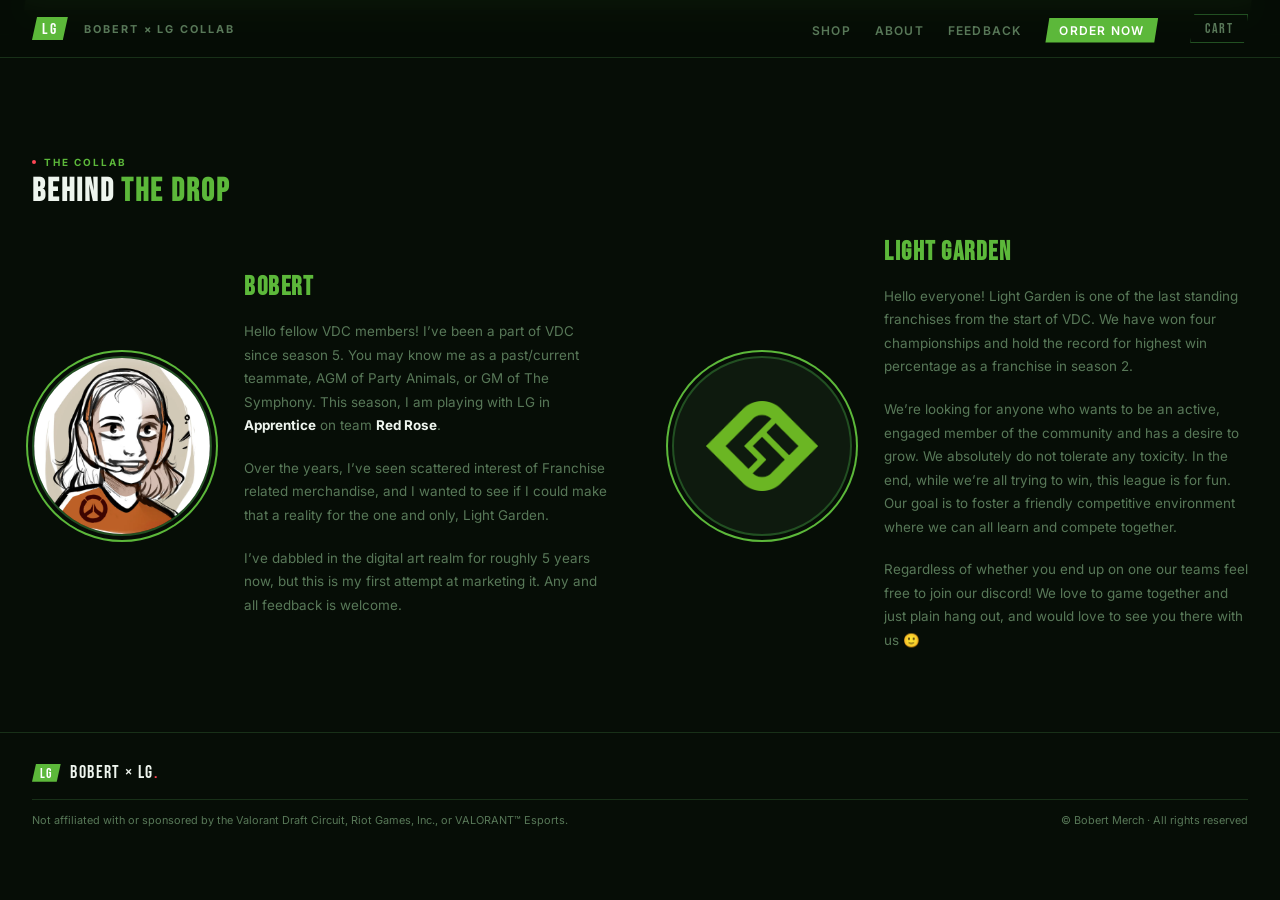
==== about.html @ 5e10e09d "Fix accessibility, motion, and copy issues from code review - Cart mutations now announce to screen " ====
<!DOCTYPE html>
<html lang="en">
<head>
  <meta charset="UTF-8" />
  <meta name="viewport" content="width=device-width, initial-scale=1.0" />
  <title>Bobert × LG — About</title>
  <meta name="description" content="Meet Bobert and Light Garden — the story behind the Bobert × Light Garden VDC merch collab.">
  <meta property="og:title" content="Bobert × LG — About">
  <meta property="og:description" content="Meet Bobert and Light Garden — the story behind the merch collab.">
  <meta property="og:image" content="https://bobert-merch.github.io/assets/LG_LOGO.png">
  <meta property="og:type" content="website">
  <meta property="og:url" content="https://bobert-merch.github.io/about.html">
  <link rel="icon" href="./assets/LG_LOGO.png" type="image/png">
  <link rel="preconnect" href="https://fonts.googleapis.com">
  <link rel="preconnect" href="https://fonts.gstatic.com" crossorigin>
  <link href="https://fonts.googleapis.com/css2?family=Bebas+Neue&family=Inter:wght@400;500;600;700&display=swap" rel="stylesheet" />
  <link rel="stylesheet" href="./styles.css">
</head>
<body class="page-about">

<!-- NAV — kept in sync by hand across index.html/feedback.html/about.html;
     same for the cart drawer below. Deliberately not JS-injected so each
     page stays fully self-describing when read on its own. -->
<nav>
  <a class="nav-left" href="./index.html" aria-label="Bobert × LG home">
    <span class="lg-pill">LG</span>
    <span class="nav-subtitle">Bobert × LG Collab</span>
  </a>
  <div class="nav-right-group">
    <ul class="nav-links">
      <li><a href="./index.html#shop">Shop</a></li>
      <li><a href="./about.html">About</a></li>
      <li><a href="./feedback.html">Feedback</a></li>
      <li><a href="./index.html#order" class="nav-cta">Order Now</a></li>
    </ul>
    <div class="nav-right">
      <button class="cart-btn" id="cart-toggle" aria-label="Open cart" aria-expanded="false">
        CART <span class="cart-count" id="cart-count">0</span>
      </button>
      <button class="hamburger" id="hamburger-btn" aria-label="Open navigation" aria-expanded="false">MENU</button>
    </div>
  </div>
</nav>

<!-- MOBILE NAV -->
<div class="mobile-nav" id="mobile-nav" aria-label="Mobile navigation">
  <a href="./index.html#shop">Shop</a>
  <a href="./about.html">About</a>
  <a href="./feedback.html">Feedback</a>
  <a href="./index.html#order" class="mobile-nav-cta">Order Now</a>
</div>

<main>

<!-- ABOUT -->
<section id="about">
  <div class="section-label"><span class="dot"></span> The Collab</div>
  <h1 class="section-title">BEHIND <span>THE DROP</span></h1>

  <div class="about-grid">

    <div class="about-col">
      <div class="about-photo">
        <img src="./assets/disc_pfp.webp" alt="Bobert" loading="lazy" />
      </div>
      <div class="about-body">
        <h3><span>Bobert</span></h3>
        <p>
          Hello fellow VDC members! I’ve been a part of VDC since season 5. You may
          know me as a past/current teammate, AGM of Party Animals, or GM of The Symphony. This season,
          I am playing with LG in <strong>Apprentice</strong> on team <strong>Red Rose</strong>.
        </p>
        <p>
          Over the years, I’ve seen scattered interest of Franchise related merchandise, and I wanted
          to see if I could make that a reality for the one and only, Light Garden.
        </p>
        <p>
          I’ve dabbled in the digital art realm for roughly 5 years now, but this is my first attempt
          at marketing it. Any and all feedback is welcome.
        </p>
      </div>
    </div>

    <div class="about-col about-col--lg">
      <div class="about-photo">
        <img src="./assets/LG_LOGO.png" alt="Light Garden" loading="lazy" />
      </div>
      <div class="about-body">
        <h3><span>Light Garden</span></h3>
        <p>
          Hello everyone! Light Garden is one of the last standing franchises from the start of VDC.
          We have won four championships and hold the record for highest win percentage as a franchise in season 2.
        </p>
        <p>
         We’re looking for anyone who wants to be an active, engaged member of the community and has a desire to grow.
          We absolutely do not tolerate any toxicity. In the end, while we’re all trying to win, this league is for fun.
           Our goal is to foster a friendly competitive environment where we can all learn and compete together.
          </p>
           <p>
           Regardless of whether you end up on one our teams feel free to join our discord! We love to game together and
           just plain hang out, and would love to see you there with us 🙂
        </p>
      </div>
    </div>

  </div>
</section>

</main>


<!-- Announces cart changes to screen readers (added/removed/qty updates —
     see announceCart() in site.js). There's no visible cart button click to
     anchor these to anymore now that the banner add-on can add itself when
     a swatch is clicked, so this is the only signal assistive tech gets. -->
<div id="cart-status" class="sr-only" aria-live="polite" aria-atomic="true"></div>

<!-- CART OVERLAY + DRAWER -->
<div class="cart-overlay" id="cart-overlay"></div>
<aside class="cart-drawer" id="cart-drawer" aria-label="Shopping cart" inert>
  <div class="cart-drawer-header">
    <span class="cart-drawer-title">YOUR CART</span>
    <button class="cart-close-btn" id="cart-close" aria-label="Close cart">✕</button>
  </div>
  <div class="cart-items" id="cart-items">
    <div class="cart-empty">
      <div class="cart-empty-icon" aria-hidden="true">🛒</div>
      <span>Your cart is empty</span>
    </div>
  </div>
  <div class="cart-footer">
    <div class="cart-subtotal">
      <span class="cart-subtotal-label">Subtotal</span>
      <span class="cart-subtotal-amount" id="cart-subtotal-amount">$0</span>
    </div>
    <button class="btn-checkout" id="btn-checkout" disabled>Checkout via Shopify</button>
    <p class="cart-checkout-note">Your cart is saved while you browse — checkout is handled securely by Shopify.</p>
  </div>
</aside>

<!-- FOOTER -->
<footer>
  <div class="footer-inner">
    <div class="footer-brand">
      <span class="footer-pill">LG</span>
      <span class="footer-wordmark">BOBERT × LG<span>.</span></span>
    </div>
  </div>
  <div class="footer-inner">
    <div class="footer-legal">
      <span>Not affiliated with or sponsored by the Valorant Draft Circuit, Riot Games, Inc., or VALORANT™ Esports.</span>
      <span>© Bobert Merch · All rights reserved</span>
    </div>
  </div>
</footer>

<script src="./site.js"></script>
</body>
</html>
---- styles.css ----
/* ══════════════════════════════════════════════════════════════
   All CSS for the site lives in this one file, loaded by all three
   pages (index.html, feedback.html, about.html). Kept as a single
   file on purpose — see CLAUDE.md's "File organization" section for
   why — rather than split per-page: one cascade context means no
   load-order rules to remember (a prior split caused a real bug:
   reduced-motion for .concept-card was silently cancelled because a
   later-loading page file re-declared its transition).

   PAGE SCOPING: index.html and feedback.html both have a `.hero`
   section with different padding/background/sizing. Since this file
   is shared, those page-specific hero rules are scoped under a body
   class (.page-shop / .page-feedback / .page-about, set on each
   page's <body>) instead of relying on file-load order. If you add
   a new selector that needs different values per page, scope it the
   same way rather than declaring the bare selector twice.
   ══════════════════════════════════════════════════════════════ */

/* ── RESET ── */
*, *::before, *::after { box-sizing: border-box; margin: 0; padding: 0; }

/* Visually hidden but still reachable by screen readers — used for the
   aria-live cart-status region (see #cart-status in each page + site.js). */
.sr-only {
  position: absolute;
  width: 1px;
  height: 1px;
  padding: 0;
  margin: -1px;
  overflow: hidden;
  clip: rect(0, 0, 0, 0);
  white-space: nowrap;
  border: 0;
}

/* ── VARIABLES ── */
:root {
  --bg:            #060D06;
  --bg-mid:        #0A130A;
  --surface:       #0E1A0E;
  --border:        #183018;
  --border-bright: #225022;
  --lg-green:      #5CB83A;
  --lg-green-dk:   #3F8A26;
  --val-red:       #FF4655;
  --text:          #EEF5EE;
  --muted:         #587858;
  --font-display:  'Bebas Neue', sans-serif;
  --font-body:     'Inter', sans-serif;
}

/* touch-action: manipulation disables the double-tap-to-zoom gesture (which
   makes tapping buttons/links feel laggy/miss-prone on mobile, since the
   browser waits to see if a second tap is coming) while still allowing
   normal scrolling and pinch-zoom — unlike user-scalable=no on the viewport
   meta tag, this doesn't remove zoom as an accessibility affordance. */
html { scroll-behavior: smooth; touch-action: manipulation; }

body {
  background: var(--bg);
  color: var(--text);
  font-family: var(--font-body);
  min-height: 100vh;
  overflow-x: hidden;
}

/* ── NAV ── */
nav {
  position: sticky;
  top: 0;
  z-index: 100;
  display: flex;
  align-items: center;
  justify-content: space-between;
  padding: 0 2rem;
  height: 58px;
  background: rgba(6,13,6,0.95);
  backdrop-filter: blur(12px);
  border-bottom: 1px solid var(--border);
}

.nav-left { display: flex; align-items: center; gap: 1rem; text-decoration: none; color: inherit; }

/* Groups nav-links with the cart/hamburger cluster so they sit flush against
   the right edge as one unit, instead of nav-links landing in the visual
   middle of the bar (the third child of a 3-way space-between). */
.nav-right-group { display: flex; align-items: center; gap: 2rem; }

.lg-pill {
  background: var(--lg-green);
  color: #fff;
  font-family: var(--font-display);
  font-size: 1rem;
  letter-spacing: 0.12em;
  padding: 3px 10px 1px;
  clip-path: polygon(5px 0%, 100% 0%, calc(100% - 5px) 100%, 0% 100%);
}

.nav-subtitle {
  font-size: 0.68rem;
  font-weight: 700;
  letter-spacing: 0.18em;
  text-transform: uppercase;
  color: var(--muted);
}

.nav-links { display: flex; gap: 1.5rem; list-style: none; }

.nav-links a {
  color: var(--muted);
  text-decoration: none;
  font-size: 0.75rem;
  font-weight: 600;
  letter-spacing: 0.1em;
  text-transform: uppercase;
  transition: color 0.2s;
}

.nav-links a:hover { color: var(--text); }

.nav-cta {
  background: var(--lg-green) !important;
  color: #fff !important;
  padding: 5px 14px;
  clip-path: polygon(4px 0%, 100% 0%, calc(100% - 4px) 100%, 0% 100%);
}

.nav-cta:hover { background: var(--lg-green-dk) !important; color: #fff !important; }

/* ── DIVIDER ── */
.divider {
  display: flex;
  align-items: center;
  gap: 1rem;
  padding: 0 2rem;
  max-width: 1280px;
  margin: 1.5rem auto;
}

.divider-line { flex: 1; height: 1px; background: var(--border); }
.divider-diamond { width: 8px; height: 8px; background: var(--lg-green); transform: rotate(45deg); opacity: 0.6; }

/* ── SHARED ANIMATIONS ── */
@keyframes pulse {
  0%, 100% { opacity: 1; transform: scale(1); }
  50%       { opacity: 0.4; transform: scale(0.7); }
}

/* ── HAMBURGER + MOBILE NAV ── */
.nav-right {
  display: flex;
  align-items: center;
  gap: 0.5rem;
}

.hamburger {
  display: none;
  background: transparent;
  border: 1px solid var(--border-bright);
  color: var(--muted);
  cursor: pointer;
  padding: 5px 12px;
  font-family: var(--font-display);
  font-size: 0.9rem;
  letter-spacing: 0.12em;
  clip-path: polygon(4px 0%, 100% 0%, calc(100% - 4px) 100%, 0% 100%);
  transition: border-color 0.2s, color 0.2s;
}

.hamburger:hover { border-color: var(--lg-green); color: var(--lg-green); }

.mobile-nav {
  position: fixed;
  top: 58px;
  left: 0; right: 0;
  background: rgba(6,13,6,0.98);
  backdrop-filter: blur(12px);
  border-bottom: 1px solid var(--border);
  z-index: 99;
  display: flex;
  flex-direction: column;
  padding: 0.5rem 1.5rem 1.5rem;
  transform: translateY(-110%);
  transition: transform 0.3s cubic-bezier(0.4,0,0.2,1);
  pointer-events: none;
}

.mobile-nav.open {
  transform: translateY(0);
  pointer-events: auto;
}

.mobile-nav a {
  color: var(--muted);
  text-decoration: none;
  font-size: 0.76rem;
  font-weight: 600;
  letter-spacing: 0.14em;
  text-transform: uppercase;
  padding: 1rem 0;
  border-bottom: 1px solid var(--border);
  display: block;
  transition: color 0.2s;
}

.mobile-nav a:hover { color: var(--text); }

.mobile-nav .mobile-nav-cta {
  margin-top: 0.75rem;
  background: var(--lg-green);
  color: #fff !important;
  text-align: center;
  padding: 0.75rem 1rem;
  clip-path: polygon(6px 0%, 100% 0%, calc(100% - 6px) 100%, 0% 100%);
  border-bottom: none !important;
}

.mobile-nav .mobile-nav-cta:hover { background: var(--lg-green-dk) !important; }

/* ── HERO SHARED (index.html + feedback.html — page-specific background
   effects and sizing are scoped under .page-shop / .page-feedback below) ── */
.hero-eyebrow {
  display: inline-flex;
  align-items: center;
  gap: 0.6rem;
  font-size: 0.68rem;
  font-weight: 700;
  letter-spacing: 0.22em;
  text-transform: uppercase;
  color: var(--lg-green);
}

.hero-eyebrow .dot {
  width: 5px; height: 5px;
  border-radius: 50%;
  background: var(--val-red);
  animation: pulse 1.8s ease-in-out infinite;
}

.hero-actions {
  display: flex;
  gap: 1rem;
  align-items: center;
  flex-wrap: wrap;
  justify-content: center;
}

.line-green { color: var(--lg-green); }
.line-red   { color: var(--val-red); }

.btn-primary {
  display: inline-block;
  background: var(--lg-green);
  color: #fff;
  font-family: var(--font-display);
  font-size: 1.1rem;
  letter-spacing: 0.12em;
  padding: 13px 36px 11px;
  text-decoration: none;
  clip-path: polygon(8px 0%, 100% 0%, calc(100% - 8px) 100%, 0% 100%);
  transition: background 0.2s, transform 0.15s;
}

.btn-primary:hover { background: var(--lg-green-dk); transform: translateY(-2px); }

.btn-ghost {
  display: inline-block;
  background: transparent;
  border: 1px solid var(--border-bright);
  color: var(--muted);
  font-family: var(--font-display);
  font-size: 1.1rem;
  letter-spacing: 0.12em;
  padding: 13px 28px 11px;
  text-decoration: none;
  clip-path: polygon(8px 0%, 100% 0%, calc(100% - 8px) 100%, 0% 100%);
  transition: border-color 0.2s, color 0.2s;
}

.btn-ghost:hover { border-color: var(--lg-green); color: var(--lg-green); }

/* ── CART (shared — the cart drawer is reachable from every page, and the
   cart badge/data stay in sync across all of them via localStorage) ── */
.cart-btn {
  background: transparent;
  border: 1px solid var(--border-bright);
  color: var(--muted);
  cursor: pointer;
  display: flex;
  align-items: center;
  gap: 0.45rem;
  padding: 5px 14px;
  font-family: var(--font-display);
  font-size: 0.9rem;
  letter-spacing: 0.1em;
  clip-path: polygon(4px 0%, 100% 0%, calc(100% - 4px) 100%, 0% 100%);
  transition: border-color 0.2s, color 0.2s;
}
.cart-btn:hover { border-color: var(--lg-green); color: var(--lg-green); }

.cart-count {
  background: var(--lg-green);
  color: #fff;
  font-family: var(--font-body);
  font-size: 0.6rem;
  font-weight: 700;
  width: 16px;
  height: 16px;
  border-radius: 50%;
  display: none;
  align-items: center;
  justify-content: center;
  line-height: 1;
}
.cart-count.visible { display: flex; }

.cart-overlay {
  position: fixed;
  inset: 0;
  background: rgba(0,0,0,0.55);
  z-index: 199;
  opacity: 0;
  pointer-events: none;
  transition: opacity 0.25s;
}
.cart-overlay.open { opacity: 1; pointer-events: auto; }

.cart-drawer {
  position: fixed;
  top: 0; right: 0;
  width: 380px;
  max-width: 100vw;
  height: 100vh;
  background: var(--bg-mid);
  border-left: 1px solid var(--border);
  z-index: 200;
  display: flex;
  flex-direction: column;
  transform: translateX(100%);
  transition: transform 0.3s cubic-bezier(0.4,0,0.2,1);
}
.cart-drawer.open { transform: translateX(0); }

.cart-drawer-header {
  display: flex;
  align-items: center;
  justify-content: space-between;
  padding: 1.2rem 1.4rem;
  border-bottom: 1px solid var(--border);
  flex-shrink: 0;
}
.cart-drawer-title {
  font-family: var(--font-display);
  font-size: 1.2rem;
  letter-spacing: 0.1em;
}
.cart-close-btn {
  background: transparent;
  border: none;
  color: var(--muted);
  font-size: 1.2rem;
  cursor: pointer;
  padding: 4px;
  line-height: 1;
  transition: color 0.2s;
}
.cart-close-btn:hover { color: var(--text); }

.cart-items {
  flex: 1;
  overflow-y: auto;
  padding: 1rem 1.4rem;
  display: flex;
  flex-direction: column;
  gap: 1rem;
}

.cart-empty {
  display: flex;
  flex-direction: column;
  align-items: center;
  justify-content: center;
  height: 100%;
  gap: 0.6rem;
  color: var(--muted);
  font-size: 0.78rem;
  letter-spacing: 0.06em;
  text-transform: uppercase;
}
.cart-empty-icon { font-size: 2rem; opacity: 0.2; }

.cart-item {
  background: var(--surface);
  border: 1px solid var(--border);
  padding: 0.9rem 1rem;
  display: flex;
  gap: 0.8rem;
  align-items: flex-start;
}
.cart-item-info { flex: 1; min-width: 0; }
.cart-item-name {
  font-family: var(--font-display);
  font-size: 1rem;
  letter-spacing: 0.04em;
  margin-bottom: 2px;
  white-space: nowrap;
  overflow: hidden;
  text-overflow: ellipsis;
}
.cart-item-variant {
  font-size: 0.65rem;
  color: var(--lg-green);
  font-weight: 700;
  letter-spacing: 0.12em;
  text-transform: uppercase;
  margin-bottom: 0.55rem;
}
.cart-item-controls { display: flex; align-items: center; gap: 0.5rem; }
.qty-btn {
  background: var(--bg);
  border: 1px solid var(--border-bright);
  color: var(--text);
  width: 24px; height: 24px;
  display: flex;
  align-items: center;
  justify-content: center;
  cursor: pointer;
  font-size: 1rem;
  line-height: 1;
  transition: border-color 0.15s;
  padding: 0;
}
.qty-btn:hover { border-color: var(--lg-green); color: var(--lg-green); }
.cart-item-qty {
  font-family: var(--font-display);
  font-size: 1rem;
  min-width: 1.2rem;
  text-align: center;
}

/* Replaces .cart-item-controls for the free banner add-on's cart line —
   fixed at qty 1, so there's a label instead of +/- buttons. */
.cart-item-qty-fixed {
  display: block;
  font-size: 0.65rem;
  font-weight: 700;
  letter-spacing: 0.08em;
  text-transform: uppercase;
  color: var(--muted);
}
.cart-item-right {
  display: flex;
  flex-direction: column;
  align-items: flex-end;
  gap: 0.5rem;
  flex-shrink: 0;
}
.cart-item-price { font-family: var(--font-display); font-size: 1.1rem; }
.cart-item-remove {
  background: transparent;
  border: none;
  color: var(--muted);
  font-size: 0.65rem;
  font-weight: 700;
  letter-spacing: 0.1em;
  text-transform: uppercase;
  cursor: pointer;
  padding: 0;
  transition: color 0.15s;
}
.cart-item-remove:hover { color: var(--val-red); }

.cart-footer {
  border-top: 1px solid var(--border);
  padding: 1.2rem 1.4rem;
  flex-shrink: 0;
  display: flex;
  flex-direction: column;
  gap: 1rem;
}
.cart-subtotal {
  display: flex;
  justify-content: space-between;
  align-items: baseline;
}
.cart-subtotal-label {
  font-size: 0.68rem;
  font-weight: 700;
  letter-spacing: 0.16em;
  text-transform: uppercase;
  color: var(--muted);
}
.cart-subtotal-amount { font-family: var(--font-display); font-size: 1.6rem; }
.btn-checkout {
  width: 100%;
  background: var(--lg-green);
  color: #fff;
  border: none;
  font-family: var(--font-display);
  font-size: 1.05rem;
  letter-spacing: 0.12em;
  padding: 13px 20px 11px;
  cursor: pointer;
  clip-path: polygon(6px 0%, 100% 0%, calc(100% - 6px) 100%, 0% 100%);
  transition: background 0.2s;
}
.btn-checkout:hover { background: var(--lg-green-dk); }
.btn-checkout:disabled { opacity: 0.35; cursor: not-allowed; }
.cart-checkout-note {
  font-size: 0.65rem;
  color: var(--muted);
  text-align: center;
  line-height: 1.55;
}

@keyframes cart-pulse {
  0%   { border-color: var(--border-bright); color: var(--muted); box-shadow: none; }
  35%  { border-color: var(--lg-green); color: var(--lg-green); box-shadow: 0 0 10px rgba(92,184,58,0.35); }
  100% { border-color: var(--border-bright); color: var(--muted); box-shadow: none; }
}

.cart-btn.pulse { animation: cart-pulse 0.85s ease-out forwards; }

/* ── FORM WRAPPER ── */
.form-wrapper {
  background: var(--surface);
  border: 1px solid var(--border);
  position: relative;
  overflow: hidden;
}

.form-wrapper::before {
  content: '';
  position: absolute;
  top: 0; left: 0; right: 0;
  height: 3px;
  background: var(--lg-green);
}

.form-header {
  padding: 1.1rem 1.4rem 0.8rem;
  border-bottom: 1px solid var(--border);
  display: flex;
  align-items: center;
  justify-content: space-between;
}

.form-header-title {
  font-family: var(--font-display);
  font-size: 1rem;
  letter-spacing: 0.1em;
  color: var(--text);
}

.form-header-badge {
  font-size: 0.62rem;
  font-weight: 700;
  letter-spacing: 0.12em;
  text-transform: uppercase;
  color: var(--lg-green);
  background: rgba(92,184,58,0.1);
  border: 1px solid rgba(92,184,58,0.25);
  padding: 3px 8px;
  border-radius: 2px;
}

.form-note {
  padding: 0.8rem 1.4rem;
  border-top: 1px solid var(--border);
  font-size: 0.7rem;
  color: var(--muted);
  line-height: 1.5;
}

/* ── SECTION LABEL/TITLE (feedback.html + about.html) ── */
.section-label {
  display: inline-flex;
  align-items: center;
  gap: 0.5rem;
  font-size: 0.62rem;
  font-weight: 700;
  letter-spacing: 0.2em;
  text-transform: uppercase;
  color: var(--lg-green);
  margin-bottom: 0.5rem;
}

.section-label .dot {
  width: 4px; height: 4px;
  border-radius: 50%;
  background: var(--val-red);
}

.section-title {
  font-family: var(--font-display);
  font-size: 2rem;
  letter-spacing: 0.06em;
  line-height: 1;
  margin-bottom: 0.5rem;
}

.section-title span { color: var(--lg-green); }

/* ── FOOTER ──
   Base block below covers feedback.html/about.html as-is. index.html's
   footer has more content (a tagline, an extra footer-links entry) and
   different spacing — rather than a second full footer definition, the
   .footer--shop class (on index.html's <footer>) overrides just the
   differences. See index.html for the markup. */
footer {
  border-top: 1px solid var(--border);
  padding: 1.8rem 2rem;
}

.footer-inner {
  max-width: 1280px;
  margin: 0 auto;
  display: flex;
  align-items: center;
  justify-content: space-between;
  flex-wrap: wrap;
  gap: 1rem;
}

.footer-brand { display: flex; align-items: center; gap: 0.6rem; }

.footer-pill {
  background: var(--lg-green);
  color: #fff;
  font-family: var(--font-display);
  font-size: 0.85rem;
  letter-spacing: 0.1em;
  padding: 2px 8px 0;
  clip-path: polygon(4px 0%, 100% 0%, calc(100% - 4px) 100%, 0% 100%);
}

.footer-wordmark {
  font-family: var(--font-display);
  font-size: 1.1rem;
  letter-spacing: 0.08em;
}

.footer-wordmark span { color: var(--val-red); }

.footer-links { display: flex; gap: 1.5rem; }

.footer-links a {
  font-size: 0.72rem;
  color: var(--muted);
  text-decoration: none;
  letter-spacing: 0.06em;
  transition: color 0.2s;
}

.footer-links a:hover { color: var(--lg-green); }

.footer-legal {
  width: 100%;
  border-top: 1px solid var(--border);
  margin-top: 1rem;
  padding-top: 0.8rem;
  font-size: 0.68rem;
  color: var(--muted);
  display: flex;
  justify-content: space-between;
  flex-wrap: wrap;
  gap: 0.5rem;
}

.footer--shop { padding: 2rem; }
.footer--shop .footer-inner { align-items: flex-start; gap: 1.5rem; }
.footer--shop .footer-brand { margin-bottom: 0.5rem; }
.footer--shop .footer-wordmark { font-size: 1.2rem; }
.footer--shop .footer-tagline {
  font-size: 0.7rem;
  color: var(--muted);
  letter-spacing: 0.04em;
  line-height: 1.6;
}
.footer--shop .footer-links { flex-direction: column; gap: 0.4rem; text-align: right; }
.footer--shop .footer-legal { margin-top: 1.2rem; padding-top: 1rem; align-items: center; }

/* ══════════════════════════════════════════════════════════════
   SHOP PAGE (index.html) — scoped under .page-shop where it collides
   with feedback.html's hero (see the note at the top of this file)
   ══════════════════════════════════════════════════════════════ */

/* ── TICKER ── */
.ticker-wrap {
  background: var(--lg-green);
  overflow: hidden;
  white-space: nowrap;
  padding: 5px 0;
}

.ticker-inner {
  display: inline-block;
  animation: ticker 28s linear infinite;
}

.ticker-inner span {
  font-family: var(--font-display);
  font-size: 0.85rem;
  letter-spacing: 0.14em;
  color: #fff;
  padding: 0 2.5rem;
}

.ticker-inner span.sep { color: rgba(255,255,255,0.35); padding: 0; }

@keyframes ticker {
  0%   { transform: translateX(0); }
  100% { transform: translateX(-50%); }
}

/* ── HERO (shop) ── */
.page-shop .hero {
  position: relative;
  display: flex;
  flex-direction: column;
  align-items: center;
  justify-content: center;
  text-align: center;
  padding: 120px 2rem 140px;
  overflow: hidden;
}

.page-shop .hero::before {
  content: '';
  position: absolute;
  inset: 0;
  background:
    radial-gradient(ellipse 70% 55% at 50% 0%, rgba(92,184,58,0.12) 0%, transparent 65%),
    radial-gradient(ellipse 40% 30% at 80% 80%, rgba(255,70,85,0.05) 0%, transparent 60%),
    repeating-linear-gradient(0deg, transparent, transparent 39px, rgba(92,184,58,0.03) 39px, rgba(92,184,58,0.03) 40px),
    repeating-linear-gradient(90deg, transparent, transparent 79px, rgba(92,184,58,0.02) 79px, rgba(92,184,58,0.02) 80px);
  pointer-events: none;
  z-index: 0;
}

.page-shop .hero-logo-bg {
  position: absolute;
  width: 100%;
  max-width: 660px;
  top: 42%;
  left: 50%;
  transform: translate(-50%, -40%);
  opacity: 0.09;
  pointer-events: none;
  user-select: none;
  z-index: 0;
  -webkit-mask-image: linear-gradient(to bottom, black 25%, rgba(0,0,0,0.6) 60%, transparent 88%);
  mask-image: linear-gradient(to bottom, black 25%, rgba(0,0,0,0.6) 60%, transparent 88%);
}

.page-shop .hero > *:not(.hero-logo-bg) {
  position: relative;
  z-index: 1;
}

.page-shop .hero-eyebrow { margin-bottom: 1.4rem; }

.page-shop .hero h1 {
  font-family: var(--font-display);
  font-size: clamp(3.8rem, 11vw, 9rem);
  line-height: 0.9;
  letter-spacing: 0.02em;
  margin-bottom: 1.4rem;
  position: relative;
}

.page-shop .hero-sub {
  font-size: 0.95rem;
  color: var(--muted);
  max-width: 440px;
  line-height: 1.65;
  margin-bottom: 2.4rem;
  position: relative;
}

.hero-sub strong { color: var(--text); }

.hero-story-link {
  margin-top: 1.6rem;
  font-size: 0.72rem;
  color: var(--muted);
  letter-spacing: 0.02em;
  position: relative;
}

.hero-story-link a {
  color: var(--lg-green);
  font-weight: 600;
  text-decoration: none;
}

.hero-story-link a:hover { color: var(--lg-green-dk); text-decoration: underline; }

/* ── SHOP SECTION ── */
#shop {
  padding: 80px 2rem;
  max-width: 1280px;
  margin: 0 auto;
}

.section-header {
  display: flex;
  align-items: flex-end;
  justify-content: space-between;
  margin-bottom: 2rem;
  flex-wrap: wrap;
  gap: 0.8rem;
}

.section-header h2 {
  font-family: var(--font-display);
  font-size: 2.2rem;
  letter-spacing: 0.06em;
  line-height: 1;
}

.section-header h2 span { color: var(--lg-green); }

.section-meta {
  font-size: 0.72rem;
  color: var(--muted);
  font-weight: 600;
  letter-spacing: 0.1em;
  text-transform: uppercase;
  text-align: right;
  line-height: 1.6;
}

/* ── PRODUCT GRID ──
   auto-fit (not auto-fill): with only two sticker cards, auto-fill would
   keep reserving empty leftover column tracks on wide screens, shoving
   both cards to the left with dead space on the right. auto-fit collapses
   those empty tracks so the two cards stretch to fill the row evenly —
   still collapses to a single column on narrow screens the same way. */
.product-grid {
  display: grid;
  grid-template-columns: repeat(auto-fit, minmax(320px, 1fr));
  gap: 2rem;
}

.product-card {
  background: var(--surface);
  border: 1px solid var(--border);
  display: flex;
  flex-direction: column;
  position: relative;
  transition: border-color 0.25s, transform 0.2s, box-shadow 0.25s;
}

/* The "pop": image + description + Add to Cart button all live inside this
   one card, so scaling/lifting the whole .product-card on hover moves them
   together as a group. Excluded for .addon-card — see its own rule below,
   which keeps the free add-on static. */
.product-card:hover {
  border-color: var(--lg-green);
  transform: translateY(-4px) scale(1.025);
  box-shadow: 0 12px 40px rgba(92,184,58,0.12);
}

.product-img {
  width: 100%;
  aspect-ratio: 4/3;
  background: #f2f2f2;
  display: flex;
  align-items: center;
  justify-content: center;
  overflow: hidden;
  border-bottom: 1px solid var(--border);
  position: relative;
}

.product-img::after {
  content: '';
  position: absolute;
  bottom: 0; left: 0;
  width: 40px; height: 3px;
  background: var(--lg-green);
}

/* ── PRODUCT IMAGE CAROUSEL (purely visual — browsing images never changes
   what Add to Cart actually adds, which stays the one fixed SKU) ── */
.product-img-track {
  position: relative;
  width: 100%;
  height: 100%;
}

.product-img-slide {
  position: absolute;
  inset: 0;
  margin: auto;
  max-width: 82%;
  max-height: 82%;
  object-fit: contain;
  opacity: 0;
  pointer-events: none;
  transition: opacity 0.25s;
}

.product-img-slide.active { opacity: 1; pointer-events: auto; }

.product-img-nav {
  position: absolute;
  top: 50%;
  transform: translateY(-50%);
  background: transparent;
  border: none;
  color: var(--lg-green-dk);
  cursor: pointer;
  font-size: 1.8rem;
  line-height: 1;
  padding: 0.2rem;
  display: flex;
  align-items: center;
  justify-content: center;
  z-index: 2;
  transition: color 0.15s;
}

.product-img-nav:hover { color: var(--lg-green); }
.product-img-prev { left: 0.3rem; }
.product-img-next { right: 0.3rem; }

/* ── FREE ADD-ON (Discord banner) ──
   Deliberately static — the sticker cards' hover "pop" (border-color,
   scale, shadow) comes from .product-card:hover, which this also
   inherits since it carries the .product-card class too. The rule
   below cancels all of it back out so the box just sits there, while
   still matching the sticker cards' resting border/background style. */
.addon-card {
  background: var(--surface);
  border: 1px solid var(--border);
  padding: 1.8rem 2rem 2rem;
  margin-top: 2rem;
  display: flex;
  flex-direction: row;
  align-items: center;
  flex-wrap: wrap;
  gap: 2rem;
}

.addon-card:hover {
  border-color: var(--border);
  transform: none;
  box-shadow: none;
}

/* Capped (not flex-grow) so it doesn't stretch to fill the row and push
   .addon-preview off to the far edge — the two sit close together instead,
   with any leftover row width left unused. 600px comfortably fits the
   swatch-grid's 2-up wrap (280px swatches × 2 + gap). */
.addon-main {
  flex: 0 1 600px;
  display: flex;
  flex-direction: column;
  gap: 1.2rem;
}

.addon-badge {
  display: inline-block;
  background: var(--lg-green);
  color: #fff;
  font-family: var(--font-display);
  font-size: 0.68rem;
  letter-spacing: 0.14em;
  text-transform: uppercase;
  padding: 3px 10px 1px;
  clip-path: polygon(4px 0%, 100% 0%, calc(100% - 4px) 100%, 0% 100%);
  align-self: flex-start;
}

.addon-title {
  font-family: var(--font-display);
  font-size: 1.5rem;
  letter-spacing: 0.04em;
}

.addon-price { color: var(--lg-green); }

/* ── SWATCH PICKER (free add-on design choice) ── */
.swatch-grid {
  display: flex;
  gap: 1.25rem;
  flex-wrap: wrap;
}

.swatch-btn {
  background: #f2f2f2;
  border: 2px solid var(--border-bright);
  cursor: pointer;
  width: 280px;
  max-width: 100%;
  padding: 0;
  overflow: hidden;
  display: block;
  transition: border-color 0.15s;
}

/* No visible label (aria-label carries the name for screen readers instead)
   — the image fills the whole button edge-to-edge, cropped the same way
   .discord-card-banner crops it below, so the swatch itself previews how
   the banner actually reads rather than a padded, letterboxed thumbnail.
   5:2 matches Discord's actual recommended banner size (600×240). */
.swatch-btn img {
  width: 100%;
  aspect-ratio: 5/2;
  object-fit: cover;
  display: block;
}

.swatch-btn:hover { border-color: var(--lg-green); }
.swatch-btn.active { border-color: var(--lg-green); outline: 1px solid var(--lg-green); }

/* ── DISCORD PROFILE PREVIEW ──
   Mocks Discord's own profile popup so the selected banner can be judged
   in context, not just as a flat rectangle. Colors intentionally match
   Discord's actual dark theme (not this site's palette) since the point
   is to preview how it looks over there. .discord-card-banner uses
   object-fit: cover, same as the swatch thumbnails now — that's how
   Discord itself renders a banner that isn't exactly 600×240, so both
   should crop the same way rather than letterbox it. */
.addon-preview {
  flex: 1 1 260px;
  max-width: 100%;
  display: flex;
  flex-direction: column;
  align-items: center;
  /* flex-grow:1 (unlike .addon-main's capped growth above) lets this claim
     the rest of the row as its own section rather than hugging up against
     .addon-main — align-items: center then centers the label+card within
     that whole section instead of just within a content-sized box.
     Vertical centering comes from .addon-card's align-items: center. */
}

.addon-preview-label {
  display: block;
  font-size: 0.62rem;
  font-weight: 700;
  letter-spacing: 0.14em;
  text-transform: uppercase;
  color: var(--muted);
  margin-bottom: 0.6rem;
}

.discord-card {
  width: 260px;
  max-width: 100%;
  background: #313338;
  border-radius: 8px;
  overflow: hidden;
  box-shadow: 0 10px 30px rgba(0,0,0,0.45);
}

.discord-card-banner {
  aspect-ratio: 5/2;
  background: #1e1f22;
  overflow: hidden;
}

.discord-card-banner img {
  width: 100%;
  height: 100%;
  object-fit: cover;
  display: block;
}

.discord-card-avatar-row {
  padding: 0 16px;
  margin-top: -34px;
}

.discord-card-avatar {
  position: relative;
  width: 68px;
  height: 68px;
  border-radius: 50%;
  border: 4px solid #313338;
  background: #313338;
}

.discord-card-avatar img {
  width: 100%;
  height: 100%;
  border-radius: 50%;
  object-fit: cover;
  display: block;
}

.discord-card-status {
  position: absolute;
  bottom: 0;
  right: 0;
  width: 16px;
  height: 16px;
  border-radius: 50%;
  background: #23a55a;
  border: 3px solid #313338;
}

.discord-card-body {
  padding: 8px 16px 18px;
}

.discord-card-name {
  font-family: var(--font-body);
  font-weight: 700;
  font-size: 1rem;
  color: #f2f3f5;
}

.discord-card-username {
  font-family: var(--font-body);
  font-size: 0.8rem;
  color: #b5bac1;
  margin-top: 2px;
}

.product-info {
  padding: 1.5rem 1.6rem 1.8rem;
  flex: 1;
  display: flex;
  flex-direction: column;
}

.product-name {
  font-family: var(--font-display);
  font-size: 1.35rem;
  letter-spacing: 0.04em;
  line-height: 1.1;
  margin-bottom: 0.5rem;
}

.product-desc {
  font-size: 0.77rem;
  color: var(--muted);
  line-height: 1.55;
  flex: 1;
}

.product-footer {
  display: flex;
  align-items: center;
  justify-content: space-between;
  margin-top: 1.1rem;
}

.product-price {
  font-family: var(--font-display);
  font-size: 1.6rem;
  color: var(--text);
}

.product-price .currency {
  font-size: 0.85rem;
  color: var(--muted);
  vertical-align: super;
  font-family: var(--font-body);
  font-weight: 600;
}

/* ── ORDER FORM SECTION ── */
#order {
  padding: 80px 2rem;
  max-width: 1280px;
  margin: 0 auto;
}

.order-layout {
  display: grid;
  grid-template-columns: 1fr 1.6fr;
  gap: 4.5rem;
  align-items: start;
}

.order-info h2 {
  font-family: var(--font-display);
  font-size: 2.2rem;
  letter-spacing: 0.06em;
  line-height: 1;
  margin-bottom: 1rem;
}

.order-info h2 span { color: var(--lg-green); }

.order-steps {
  display: flex;
  flex-direction: column;
  gap: 1rem;
  margin-top: 1.5rem;
}

.order-step {
  display: flex;
  gap: 0.9rem;
  align-items: flex-start;
}

.order-step-num {
  width: 26px;
  height: 26px;
  background: var(--lg-green);
  color: #fff;
  font-family: var(--font-display);
  font-size: 0.9rem;
  display: flex;
  align-items: center;
  justify-content: center;
  flex-shrink: 0;
  clip-path: polygon(3px 0%, 100% 0%, calc(100% - 3px) 100%, 0% 100%);
}

.order-step-body strong {
  display: block;
  font-size: 0.82rem;
  font-weight: 700;
  margin-bottom: 2px;
}

.order-step-body span {
  font-size: 0.74rem;
  color: var(--muted);
  line-height: 1.5;
}

/* Shopify Buy Button container — checkout isn't wired up yet, so this
   just shows an inert placeholder until the store is connected. */
.shopify-embed {
  padding: 1.5rem;
  min-height: 400px;
}

.shopify-placeholder {
  display: flex;
  flex-direction: column;
  align-items: center;
  justify-content: center;
  min-height: 360px;
  border: 1px dashed var(--border-bright);
  text-align: center;
  padding: 2rem;
}

.order-intro {
  color: var(--muted);
  font-size: 0.85rem;
  line-height: 1.7;
  margin-top: 0.8rem;
}

.divider--spaced { margin-top: 2.5rem; }

.shopify-placeholder-icon {
  font-size: 2.5rem;
  opacity: 0.2;
  line-height: 1;
  margin-bottom: 0.8rem;
}

.shopify-placeholder-title {
  font-family: var(--font-display);
  font-size: 1.1rem;
  letter-spacing: 0.08em;
  color: var(--muted);
  margin-bottom: 0.6rem;
}

.shopify-placeholder-body {
  font-size: 0.76rem;
  color: var(--muted);
  max-width: 260px;
  line-height: 1.6;
}

/* ── MATCH DAY BANNER ── */
.trial-notice {
  background: var(--surface);
  border-top: 1px solid var(--border);
  border-bottom: 1px solid var(--border);
  padding: 20px 2rem;
  text-align: center;
}

.trial-notice p {
  font-size: 0.8rem;
  color: var(--muted);
  letter-spacing: 0.03em;
  line-height: 1.7;
  max-width: 660px;
  margin: 0 auto;
}

.trial-notice strong { color: var(--text); }

/* ── TRIAL NOTICE MODAL ── */
/* The overlay behind this modal reuses .cart-overlay's styling (position,
   background, opacity, transition) — see the "cart-overlay" class also
   present on the element in the markup below. Only the stacking order
   needs to differ, since the trial modal should sit above the cart. */
.trial-modal-overlay { z-index: 299; }

.trial-modal {
  position: fixed;
  top: 50%;
  left: 50%;
  width: min(420px, calc(100vw - 2.4rem));
  background: var(--surface);
  border: 1px solid var(--border);
  z-index: 300;
  padding: 1.8rem 1.8rem 1.6rem;
  opacity: 0;
  pointer-events: none;
  transform: translate(-50%, -50%) scale(0.97);
  transition: opacity 0.25s, transform 0.25s;
}
.trial-modal.open { opacity: 1; pointer-events: auto; transform: translate(-50%, -50%) scale(1); }
.trial-modal:focus { outline: none; }

.trial-modal-close {
  position: absolute;
  top: 0.8rem;
  right: 0.9rem;
  background: transparent;
  border: none;
  color: var(--muted);
  font-size: 1.1rem;
  cursor: pointer;
  padding: 4px;
  line-height: 1;
  transition: color 0.2s;
}
.trial-modal-close:hover { color: var(--text); }

.trial-modal-title {
  font-family: var(--font-display);
  font-size: 1.4rem;
  letter-spacing: 0.08em;
  margin-bottom: 0.6rem;
  padding-right: 1.6rem;
}

.trial-modal-body {
  font-size: 0.82rem;
  color: var(--muted);
  letter-spacing: 0.02em;
  line-height: 1.7;
  margin-bottom: 1.4rem;
}
.trial-modal-body strong { color: var(--text); }

/* .trial-modal-ok reuses .btn-checkout's button styling (colors, clip-path,
   hover) — see the "btn-checkout" class also present on the element in
   the markup below. Nothing left to declare here. */

/* ── FAQ ── */
#faq {
  padding: 0 2rem 80px;
  max-width: 1280px;
  margin: 0 auto;
}

.faq-list {
  display: flex;
  flex-direction: column;
  gap: 0.7rem;
  max-width: 720px;
}

.faq-item {
  background: var(--surface);
  border: 1px solid var(--border);
}

.faq-item summary {
  cursor: pointer;
  list-style: none;
  padding: 1rem 1.3rem;
  font-family: var(--font-display);
  font-size: 1rem;
  letter-spacing: 0.04em;
  display: flex;
  align-items: center;
  justify-content: space-between;
  gap: 1rem;
  transition: color 0.2s;
}

.faq-item summary::-webkit-details-marker { display: none; }

.faq-item summary::after {
  content: '+';
  color: var(--lg-green);
  font-size: 1.3rem;
  line-height: 1;
  flex-shrink: 0;
  transition: transform 0.2s;
}

.faq-item[open] summary::after { transform: rotate(45deg); }

.faq-item summary:hover { color: var(--lg-green); }

.faq-item summary:focus-visible {
  outline: 1px solid var(--lg-green);
  outline-offset: 2px;
}

.faq-item p {
  padding: 0 1.3rem 1.1rem;
  font-size: 0.8rem;
  color: var(--muted);
  line-height: 1.65;
}

/* ── ADD TO CART BUTTON ── */
.btn-add-cart {
  display: inline-block;
  background: transparent;
  border: 1px solid var(--lg-green);
  color: var(--lg-green);
  font-family: var(--font-display);
  font-size: 0.95rem;
  letter-spacing: 0.1em;
  padding: 8px 20px 6px;
  cursor: pointer;
  clip-path: polygon(5px 0%, 100% 0%, calc(100% - 5px) 100%, 0% 100%);
  transition: background 0.18s, color 0.18s, border-color 0.18s;
  white-space: nowrap;
}
.btn-add-cart:hover { background: var(--lg-green); color: #fff; }
.btn-add-cart.added { background: var(--lg-green-dk); color: #fff; border-color: var(--lg-green-dk); }
.btn-add-cart:disabled {
  opacity: 0.35;
  cursor: not-allowed;
  background: transparent;
  color: var(--lg-green);
}

.addon-hint {
  font-size: 0.68rem;
  color: var(--muted);
  font-style: italic;
}

/* ══════════════════════════════════════════════════════════════
   FEEDBACK PAGE (feedback.html) — hero scoped under .page-feedback
   where it collides with index.html's hero (see file-top note)
   ══════════════════════════════════════════════════════════════ */

.page-feedback .hero {
  position: relative;
  display: flex;
  flex-direction: column;
  align-items: center;
  justify-content: center;
  text-align: center;
  padding: 110px 2rem 120px;
  overflow: hidden;
}

.page-feedback .hero::before {
  content: '';
  position: absolute;
  inset: 0;
  background:
    radial-gradient(ellipse 70% 55% at 50% 0%, rgba(92,184,58,0.12) 0%, transparent 65%),
    repeating-linear-gradient(0deg, transparent, transparent 39px, rgba(92,184,58,0.025) 39px, rgba(92,184,58,0.025) 40px),
    repeating-linear-gradient(90deg, transparent, transparent 79px, rgba(92,184,58,0.015) 79px, rgba(92,184,58,0.015) 80px);
  pointer-events: none;
}

.page-feedback .hero-logo-bg {
  position: absolute;
  width: 52%;
  max-width: 520px;
  top: 44%;
  left: 50%;
  transform: translate(-50%, -44%);
  opacity: 0.06;
  pointer-events: none;
  user-select: none;
  -webkit-mask-image: linear-gradient(to bottom, black 20%, rgba(0,0,0,0.5) 60%, transparent 85%);
  mask-image: linear-gradient(to bottom, black 20%, rgba(0,0,0,0.5) 60%, transparent 85%);
}

.page-feedback .hero > *:not(.hero-logo-bg) { position: relative; }

.page-feedback .hero-eyebrow { margin-bottom: 1.2rem; }

.page-feedback .hero h1 {
  font-family: var(--font-display);
  font-size: clamp(3.2rem, 9vw, 7rem);
  line-height: 0.9;
  letter-spacing: 0.02em;
  margin-bottom: 1.2rem;
}

.page-feedback .hero-sub {
  font-size: 0.9rem;
  color: var(--muted);
  max-width: 460px;
  line-height: 1.65;
  margin-bottom: 2rem;
}

/* ── CONCEPTS SECTIONS ── */
.concepts-section {
  padding: 80px 2rem 100px;
  max-width: 1280px;
  margin: 0 auto;
}

.section-desc {
  font-size: 0.8rem;
  color: var(--muted);
  line-height: 1.6;
  max-width: 540px;
  margin-bottom: 0;
}

/* ── CONCEPTS + FORM LAYOUT ── */
.concepts-form-grid {
  display: grid;
  grid-template-columns: 1fr 1.4fr;
  gap: 3rem;
  align-items: start;
  margin-top: 2rem;
}

.concept-carousel { position: relative; }

.concept-slide { display: none; }
.concept-slide.active { display: block; }

.concept-carousel-nav {
  display: flex;
  align-items: center;
  justify-content: center;
  gap: 1rem;
  margin-top: 1rem;
}

.concept-nav-btn {
  background: none;
  border: 1px solid var(--border);
  color: var(--text);
  width: 2.2rem;
  height: 2.2rem;
  border-radius: 2px;
  cursor: pointer;
  font-size: 1.4rem;
  line-height: 1;
  display: flex;
  align-items: center;
  justify-content: center;
  transition: border-color 0.2s, color 0.2s;
}

.concept-nav-btn:hover {
  border-color: var(--lg-green);
  color: var(--lg-green);
}

.concept-dots { display: flex; gap: 0.5rem; }

.concept-dot {
  width: 7px;
  height: 7px;
  border-radius: 50%;
  background: var(--border);
  border: none;
  cursor: pointer;
  transition: background 0.2s;
}

.concept-dot.active { background: var(--lg-green); }

/* ── CONCEPT CARDS ── */

.concept-card {
  background: var(--surface);
  border: 1px solid var(--border);
  display: flex;
  flex-direction: column;
  transition: border-color 0.25s, transform 0.2s;
}

.concept-card:hover {
  border-color: var(--lg-green);
  transform: translateY(-3px);
}

.concept-img {
  width: 100%;
  aspect-ratio: 4/3;
  background: #f2f2f2;
  display: flex;
  align-items: center;
  justify-content: center;
  border-bottom: 1px solid var(--border);
  position: relative;
  overflow: hidden;
}

.concept-img img {
  width: 100%;
  height: 100%;
  object-fit: contain;
  padding: 1.5rem;
  display: block;
}

.concept-img::after {
  content: '';
  position: absolute;
  bottom: 0; left: 0;
  width: 40px; height: 3px;
  background: var(--lg-green);
}

.concept-info {
  padding: 1.3rem 1.4rem 1.5rem;
}

.concept-tag {
  font-size: 0.6rem;
  font-weight: 700;
  letter-spacing: 0.18em;
  text-transform: uppercase;
  color: var(--lg-green);
  margin-bottom: 0.3rem;
}

.concept-name {
  font-family: var(--font-display);
  font-size: 1.2rem;
  letter-spacing: 0.04em;
  margin-bottom: 0.4rem;
}

.concept-desc {
  font-size: 0.75rem;
  color: var(--muted);
  line-height: 1.55;
}

.form-wrapper iframe {
  width: 100%;
  min-height: 680px;
  border: none;
  display: block;
  /* Known fragile hack: Google Forms only renders light-mode, and its embed
     doesn't offer a dark theme or CSS hook we control (it's a cross-origin
     iframe), so we invert the whole thing to roughly match the site's dark
     palette. This is brittle — if Google changes their form styling, colors
     (esp. the blue submit button and any images/logos in the form) could
     shift or look wrong. Verify visually after any Google Forms changes;
     a real fix would mean building a native form or a themed Forms
     alternative, which is out of scope for this trial run. */
  filter: invert(1) hue-rotate(180deg);
}

/* ══════════════════════════════════════════════════════════════
   ABOUT PAGE (about.html) — no selector collisions with the other
   pages, so nothing here needs .page-about scoping.
   ══════════════════════════════════════════════════════════════ */

#about {
  padding: 90px 2rem 80px;
  max-width: 1280px;
  margin: 0 auto;
}

.about-grid {
  display: grid;
  grid-template-columns: 1fr 1fr;
  gap: 4rem;
  margin-top: 2rem;
}

.about-col {
  display: flex;
  flex-direction: row;
  align-items: center;
  gap: 2rem;
}

.about-photo {
  background: var(--surface);
  border: 2px solid var(--border-bright);
  width: 180px;
  height: 180px;
  flex-shrink: 0;
  border-radius: 50%;
  display: flex;
  align-items: center;
  justify-content: center;
  position: relative;
  overflow: hidden;
  box-shadow: 0 0 0 4px var(--bg), 0 0 0 6px var(--lg-green);
}

.about-photo img {
  width: 100%;
  height: 100%;
  object-fit: cover;
  display: block;
}

.about-col--lg .about-photo img {
  object-fit: contain;
  padding: 2rem;
}

.about-body {
  display: flex;
  flex-direction: column;
  gap: 1.2rem;
}

.about-body h3 {
  font-family: var(--font-display);
  font-size: 1.6rem;
  letter-spacing: 0.06em;
  line-height: 1;
}

.about-body h3 span { color: var(--lg-green); }

.about-body p {
  font-size: 0.84rem;
  color: var(--muted);
  line-height: 1.75;
}

.about-body p strong { color: var(--text); }

/* ── RESPONSIVE (all pages, one breakpoint) ── */
/* .about-grid's 2-column split gets uncomfortably tight before the main
   768px breakpoint kicks in — each column is a fixed 180px photo + 2rem
   gap + text, which leaves the text well under 150px wide in the 769-950px
   range. A wider, narrower-scoped breakpoint just for this grid collapses
   it to one column earlier, while .about-col's photo-beside-text row
   layout (handled below at 768px) stays intact since there's room for it
   again once the grid itself isn't splitting the width in half. */
@media (max-width: 960px) {
  .about-grid { grid-template-columns: 1fr; }
}

@media (max-width: 768px) {
  nav        { padding: 0 1rem; }
  .nav-links { display: none; }
  .hamburger { display: flex; }
  footer     { padding: 1.5rem 1.2rem; }
  .footer--shop .footer-links { text-align: left; }

  .page-shop .hero     { padding: 70px 1.2rem 90px; }
  .page-feedback .hero { padding: 70px 1.2rem 85px; }

  #shop, #order { padding: 50px 1.2rem; }
  #faq { padding: 0 1.2rem 50px; }
  .order-layout { grid-template-columns: 1fr; gap: 2rem; }
  .section-header { flex-direction: column; align-items: flex-start; }
  .section-meta { text-align: left; }

  .concepts-section { padding: 40px 1.2rem 60px; }
  .concepts-form-grid { grid-template-columns: 1fr; }

  #about { padding: 60px 1.2rem 60px; }
  .about-grid { grid-template-columns: 1fr; }
  .about-col { flex-direction: column; align-items: flex-start; }
  .about-photo { width: 160px; height: 160px; }
}

/* ── REDUCED MOTION (all pages, one block — being last in the cascade by
   construction, this always wins over the rules above without needing to
   track load order across files) ── */
@media (prefers-reduced-motion: reduce) {
  /* Covers anchor-link jumps (e.g. #shop) that rely on the CSS property.
     The JS-driven checkout scroll (site.js) checks matchMedia itself since
     an explicit behavior:'smooth' passed to scrollIntoView overrides this. */
  html                         { scroll-behavior: auto; }
  .mobile-nav                 { transition: none; }
  .hero-eyebrow .dot          { animation: none; }
  .btn-primary:hover          { transform: none; }
  .cart-drawer, .cart-overlay { transition: none; }
  .cart-btn.pulse             { animation: none; }
  .ticker-inner               { animation: none; }
  .product-card               { transition: none; }
  .product-img-slide          { transition: none; }
  .product-img-nav            { transition: none; }
  .swatch-btn                 { transition: none; }
  .trial-modal                { transition: none; }
  .concept-card                 { transition: none; }
  .faq-item summary           { transition: none; }
  .faq-item summary::after    { transition: none; }
}
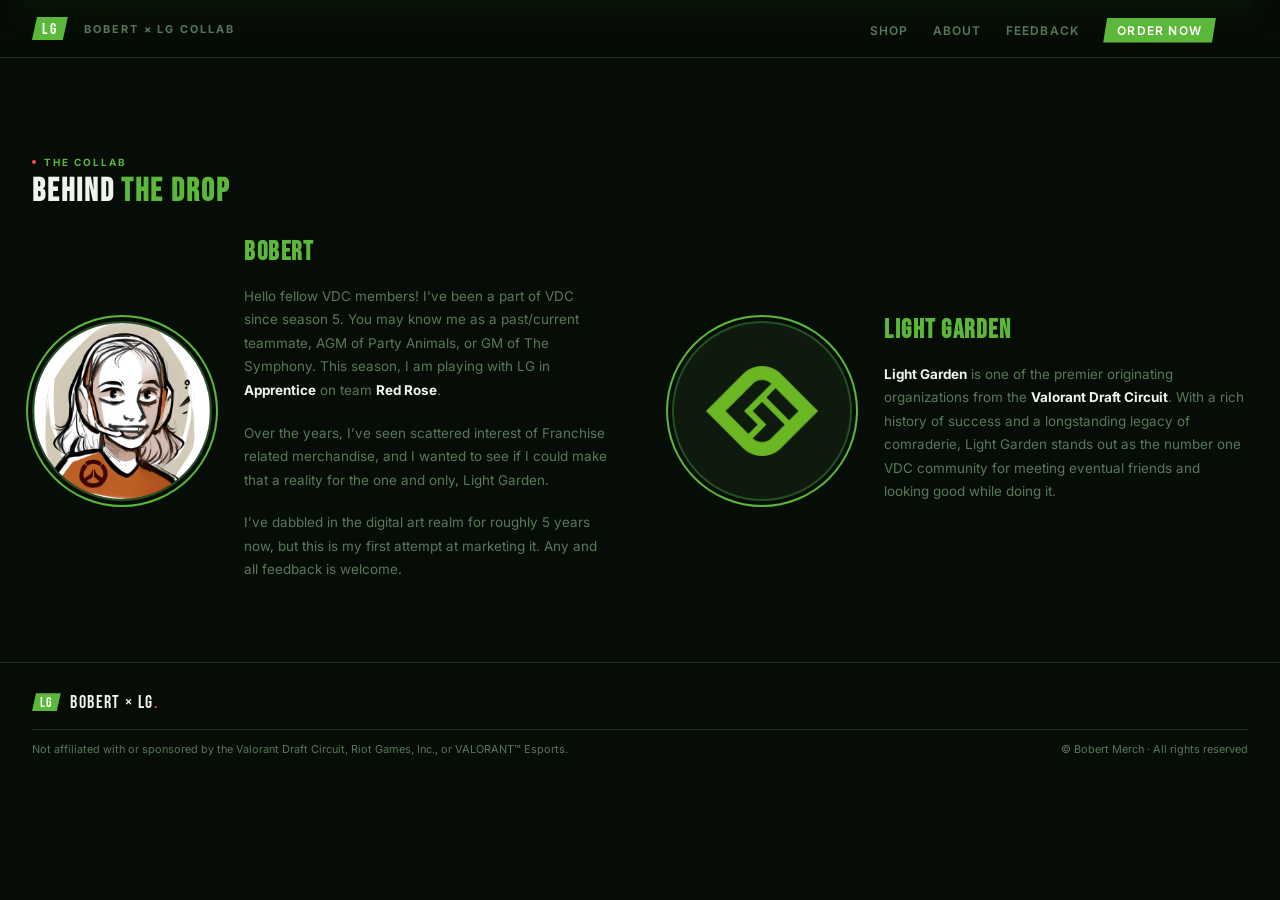
==== commit b6c09608: "Wire up real Shopify checkout, removing the placeholder cart Replaces the hand-built localStorage ca" ====
--- a/about.html
+++ b/about.html
@@ -18,9 +18,11 @@
 </head>
 <body class="page-about">
 
-<!-- NAV — kept in sync by hand across index.html/feedback.html/about.html;
-     same for the cart drawer below. Deliberately not JS-injected so each
-     page stays fully self-describing when read on its own. -->
+<!-- NAV — kept in sync by hand across index.html/feedback.html/about.html.
+     Deliberately not JS-injected so each page stays fully self-describing
+     when read on its own. The cart itself isn't in this markup at all —
+     it's Shopify's own cart + floating toggle, mounted by site.js (see
+     CLAUDE.md's "Shopify" section). -->
 <nav>
   <a class="nav-left" href="./index.html" aria-label="Bobert × LG home">
     <span class="lg-pill">LG</span>
@@ -31,12 +33,9 @@
       <li><a href="./index.html#shop">Shop</a></li>
       <li><a href="./about.html">About</a></li>
       <li><a href="./feedback.html">Feedback</a></li>
-      <li><a href="./index.html#order" class="nav-cta">Order Now</a></li>
+      <li><a href="./index.html#shop" class="nav-cta">Order Now</a></li>
     </ul>
     <div class="nav-right">
-      <button class="cart-btn" id="cart-toggle" aria-label="Open cart" aria-expanded="false">
-        CART <span class="cart-count" id="cart-count">0</span>
-      </button>
       <button class="hamburger" id="hamburger-btn" aria-label="Open navigation" aria-expanded="false">MENU</button>
     </div>
   </div>
@@ -47,7 +46,7 @@
   <a href="./index.html#shop">Shop</a>
   <a href="./about.html">About</a>
   <a href="./feedback.html">Feedback</a>
-  <a href="./index.html#order" class="mobile-nav-cta">Order Now</a>
+  <a href="./index.html#shop" class="mobile-nav-cta">Order Now</a>
 </div>
 
 <main>
@@ -88,17 +87,7 @@
       <div class="about-body">
         <h3><span>Light Garden</span></h3>
         <p>
-          Hello everyone! Light Garden is one of the last standing franchises from the start of VDC.
-          We have won four championships and hold the record for highest win percentage as a franchise in season 2.
-        </p>
-        <p>
-         We’re looking for anyone who wants to be an active, engaged member of the community and has a desire to grow.
-          We absolutely do not tolerate any toxicity. In the end, while we’re all trying to win, this league is for fun.
-           Our goal is to foster a friendly competitive environment where we can all learn and compete together.
-          </p>
-           <p>
-           Regardless of whether you end up on one our teams feel free to join our discord! We love to game together and
-           just plain hang out, and would love to see you there with us 🙂
+         <strong>Light Garden</strong> is one of the premier originating organizations from the <strong>Valorant Draft Circuit</strong>.  With a rich history of success and a longstanding legacy of comraderie, Light Garden stands out as the number one VDC community for meeting eventual friends and looking good while doing it.
         </p>
       </div>
     </div>
@@ -108,35 +97,6 @@
 
 </main>
 
-
-<!-- Announces cart changes to screen readers (added/removed/qty updates —
-     see announceCart() in site.js). There's no visible cart button click to
-     anchor these to anymore now that the banner add-on can add itself when
-     a swatch is clicked, so this is the only signal assistive tech gets. -->
-<div id="cart-status" class="sr-only" aria-live="polite" aria-atomic="true"></div>
-
-<!-- CART OVERLAY + DRAWER -->
-<div class="cart-overlay" id="cart-overlay"></div>
-<aside class="cart-drawer" id="cart-drawer" aria-label="Shopping cart" inert>
-  <div class="cart-drawer-header">
-    <span class="cart-drawer-title">YOUR CART</span>
-    <button class="cart-close-btn" id="cart-close" aria-label="Close cart">✕</button>
-  </div>
-  <div class="cart-items" id="cart-items">
-    <div class="cart-empty">
-      <div class="cart-empty-icon" aria-hidden="true">🛒</div>
-      <span>Your cart is empty</span>
-    </div>
-  </div>
-  <div class="cart-footer">
-    <div class="cart-subtotal">
-      <span class="cart-subtotal-label">Subtotal</span>
-      <span class="cart-subtotal-amount" id="cart-subtotal-amount">$0</span>
-    </div>
-    <button class="btn-checkout" id="btn-checkout" disabled>Checkout via Shopify</button>
-    <p class="cart-checkout-note">Your cart is saved while you browse — checkout is handled securely by Shopify.</p>
-  </div>
-</aside>
 
 <!-- FOOTER -->
 <footer>
--- a/styles.css
+++ b/styles.css
@@ -19,8 +19,11 @@
 /* ── RESET ── */
 *, *::before, *::after { box-sizing: border-box; margin: 0; padding: 0; }
 
-/* Visually hidden but still reachable by screen readers — used for the
-   aria-live cart-status region (see #cart-status in each page + site.js). */
+/* Visually hidden but still reachable by screen readers — the shared
+   visually-hidden-but-announced utility class (see CLAUDE.md). Not
+   currently used by any page, but kept as documented in CLAUDE.md so a
+   future aria-live region or hidden label can reuse it instead of adding
+   a new one. */
 .sr-only {
   position: absolute;
   width: 1px;
@@ -279,41 +282,13 @@
 
 .btn-ghost:hover { border-color: var(--lg-green); color: var(--lg-green); }
 
-/* ── CART (shared — the cart drawer is reachable from every page, and the
-   cart badge/data stay in sync across all of them via localStorage) ── */
-.cart-btn {
-  background: transparent;
-  border: 1px solid var(--border-bright);
-  color: var(--muted);
-  cursor: pointer;
-  display: flex;
-  align-items: center;
-  gap: 0.45rem;
-  padding: 5px 14px;
-  font-family: var(--font-display);
-  font-size: 0.9rem;
-  letter-spacing: 0.1em;
-  clip-path: polygon(4px 0%, 100% 0%, calc(100% - 4px) 100%, 0% 100%);
-  transition: border-color 0.2s, color 0.2s;
-}
-.cart-btn:hover { border-color: var(--lg-green); color: var(--lg-green); }
-
-.cart-count {
-  background: var(--lg-green);
-  color: #fff;
-  font-family: var(--font-body);
-  font-size: 0.6rem;
-  font-weight: 700;
-  width: 16px;
-  height: 16px;
-  border-radius: 50%;
-  display: none;
-  align-items: center;
-  justify-content: center;
-  line-height: 1;
-}
-.cart-count.visible { display: flex; }
-
+/* ── OVERLAY + CHECKOUT BUTTON (shared) ──
+   .cart-overlay is the dimmed backdrop — kept even though the cart drawer
+   that originally used it is gone (checkout is Shopify's own cart now),
+   because .trial-modal-overlay (index.html) reuses it wholesale and only
+   overrides z-index (see .trial-modal-overlay below). .btn-checkout is
+   likewise kept for .trial-modal-ok, which reuses its button styling
+   (colors, clip-path, hover) — see the comment near .trial-modal-body. */
 .cart-overlay {
   position: fixed;
   inset: 0;
@@ -325,172 +300,6 @@
 }
 .cart-overlay.open { opacity: 1; pointer-events: auto; }
 
-.cart-drawer {
-  position: fixed;
-  top: 0; right: 0;
-  width: 380px;
-  max-width: 100vw;
-  height: 100vh;
-  background: var(--bg-mid);
-  border-left: 1px solid var(--border);
-  z-index: 200;
-  display: flex;
-  flex-direction: column;
-  transform: translateX(100%);
-  transition: transform 0.3s cubic-bezier(0.4,0,0.2,1);
-}
-.cart-drawer.open { transform: translateX(0); }
-
-.cart-drawer-header {
-  display: flex;
-  align-items: center;
-  justify-content: space-between;
-  padding: 1.2rem 1.4rem;
-  border-bottom: 1px solid var(--border);
-  flex-shrink: 0;
-}
-.cart-drawer-title {
-  font-family: var(--font-display);
-  font-size: 1.2rem;
-  letter-spacing: 0.1em;
-}
-.cart-close-btn {
-  background: transparent;
-  border: none;
-  color: var(--muted);
-  font-size: 1.2rem;
-  cursor: pointer;
-  padding: 4px;
-  line-height: 1;
-  transition: color 0.2s;
-}
-.cart-close-btn:hover { color: var(--text); }
-
-.cart-items {
-  flex: 1;
-  overflow-y: auto;
-  padding: 1rem 1.4rem;
-  display: flex;
-  flex-direction: column;
-  gap: 1rem;
-}
-
-.cart-empty {
-  display: flex;
-  flex-direction: column;
-  align-items: center;
-  justify-content: center;
-  height: 100%;
-  gap: 0.6rem;
-  color: var(--muted);
-  font-size: 0.78rem;
-  letter-spacing: 0.06em;
-  text-transform: uppercase;
-}
-.cart-empty-icon { font-size: 2rem; opacity: 0.2; }
-
-.cart-item {
-  background: var(--surface);
-  border: 1px solid var(--border);
-  padding: 0.9rem 1rem;
-  display: flex;
-  gap: 0.8rem;
-  align-items: flex-start;
-}
-.cart-item-info { flex: 1; min-width: 0; }
-.cart-item-name {
-  font-family: var(--font-display);
-  font-size: 1rem;
-  letter-spacing: 0.04em;
-  margin-bottom: 2px;
-  white-space: nowrap;
-  overflow: hidden;
-  text-overflow: ellipsis;
-}
-.cart-item-variant {
-  font-size: 0.65rem;
-  color: var(--lg-green);
-  font-weight: 700;
-  letter-spacing: 0.12em;
-  text-transform: uppercase;
-  margin-bottom: 0.55rem;
-}
-.cart-item-controls { display: flex; align-items: center; gap: 0.5rem; }
-.qty-btn {
-  background: var(--bg);
-  border: 1px solid var(--border-bright);
-  color: var(--text);
-  width: 24px; height: 24px;
-  display: flex;
-  align-items: center;
-  justify-content: center;
-  cursor: pointer;
-  font-size: 1rem;
-  line-height: 1;
-  transition: border-color 0.15s;
-  padding: 0;
-}
-.qty-btn:hover { border-color: var(--lg-green); color: var(--lg-green); }
-.cart-item-qty {
-  font-family: var(--font-display);
-  font-size: 1rem;
-  min-width: 1.2rem;
-  text-align: center;
-}
-
-/* Replaces .cart-item-controls for the free banner add-on's cart line —
-   fixed at qty 1, so there's a label instead of +/- buttons. */
-.cart-item-qty-fixed {
-  display: block;
-  font-size: 0.65rem;
-  font-weight: 700;
-  letter-spacing: 0.08em;
-  text-transform: uppercase;
-  color: var(--muted);
-}
-.cart-item-right {
-  display: flex;
-  flex-direction: column;
-  align-items: flex-end;
-  gap: 0.5rem;
-  flex-shrink: 0;
-}
-.cart-item-price { font-family: var(--font-display); font-size: 1.1rem; }
-.cart-item-remove {
-  background: transparent;
-  border: none;
-  color: var(--muted);
-  font-size: 0.65rem;
-  font-weight: 700;
-  letter-spacing: 0.1em;
-  text-transform: uppercase;
-  cursor: pointer;
-  padding: 0;
-  transition: color 0.15s;
-}
-.cart-item-remove:hover { color: var(--val-red); }
-
-.cart-footer {
-  border-top: 1px solid var(--border);
-  padding: 1.2rem 1.4rem;
-  flex-shrink: 0;
-  display: flex;
-  flex-direction: column;
-  gap: 1rem;
-}
-.cart-subtotal {
-  display: flex;
-  justify-content: space-between;
-  align-items: baseline;
-}
-.cart-subtotal-label {
-  font-size: 0.68rem;
-  font-weight: 700;
-  letter-spacing: 0.16em;
-  text-transform: uppercase;
-  color: var(--muted);
-}
-.cart-subtotal-amount { font-family: var(--font-display); font-size: 1.6rem; }
 .btn-checkout {
   width: 100%;
   background: var(--lg-green);
@@ -505,21 +314,6 @@
   transition: background 0.2s;
 }
 .btn-checkout:hover { background: var(--lg-green-dk); }
-.btn-checkout:disabled { opacity: 0.35; cursor: not-allowed; }
-.cart-checkout-note {
-  font-size: 0.65rem;
-  color: var(--muted);
-  text-align: center;
-  line-height: 1.55;
-}
-
-@keyframes cart-pulse {
-  0%   { border-color: var(--border-bright); color: var(--muted); box-shadow: none; }
-  35%  { border-color: var(--lg-green); color: var(--lg-green); box-shadow: 0 0 10px rgba(92,184,58,0.35); }
-  100% { border-color: var(--border-bright); color: var(--muted); box-shadow: none; }
-}
-
-.cart-btn.pulse { animation: cart-pulse 0.85s ease-out forwards; }
 
 /* ── FORM WRAPPER ── */
 .form-wrapper {
@@ -832,17 +626,26 @@
 }
 
 /* ── PRODUCT GRID ──
-   auto-fit (not auto-fill): with only two sticker cards, auto-fill would
-   keep reserving empty leftover column tracks on wide screens, shoving
-   both cards to the left with dead space on the right. auto-fit collapses
-   those empty tracks so the two cards stretch to fill the row evenly —
-   still collapses to a single column on narrow screens the same way. */
+   Each product is a Shopify Buy Button "vertical" component (image on
+   top, details below — see SHOPIFY_UI_OPTIONS in site.js, which also
+   fixes the image box to a 4:3 aspect-ratio so both cards render the
+   same height regardless of the two products' actual source image
+   dimensions). auto-fit (not auto-fill): with only two cards, auto-fill
+   would keep reserving empty leftover column tracks on wide screens,
+   shoving both cards to the left with dead space on the right; auto-fit
+   collapses those empty tracks so the two stretch to fill the row evenly
+   side by side, still collapsing to one column on narrow screens. */
 .product-grid {
   display: grid;
   grid-template-columns: repeat(auto-fit, minmax(320px, 1fr));
   gap: 2rem;
-}
-
+  align-items: start;
+}
+
+/* .product-card is no longer used by the stickers (Shopify's own
+   component supplies their box/hover styling) — kept only because
+   .addon-card below still carries this class for its resting
+   background/border, and .addon-card:hover cancels the hover "pop". */
 .product-card {
   background: var(--surface);
   border: 1px solid var(--border);
@@ -852,79 +655,11 @@
   transition: border-color 0.25s, transform 0.2s, box-shadow 0.25s;
 }
 
-/* The "pop": image + description + Add to Cart button all live inside this
-   one card, so scaling/lifting the whole .product-card on hover moves them
-   together as a group. Excluded for .addon-card — see its own rule below,
-   which keeps the free add-on static. */
 .product-card:hover {
   border-color: var(--lg-green);
   transform: translateY(-4px) scale(1.025);
   box-shadow: 0 12px 40px rgba(92,184,58,0.12);
 }
-
-.product-img {
-  width: 100%;
-  aspect-ratio: 4/3;
-  background: #f2f2f2;
-  display: flex;
-  align-items: center;
-  justify-content: center;
-  overflow: hidden;
-  border-bottom: 1px solid var(--border);
-  position: relative;
-}
-
-.product-img::after {
-  content: '';
-  position: absolute;
-  bottom: 0; left: 0;
-  width: 40px; height: 3px;
-  background: var(--lg-green);
-}
-
-/* ── PRODUCT IMAGE CAROUSEL (purely visual — browsing images never changes
-   what Add to Cart actually adds, which stays the one fixed SKU) ── */
-.product-img-track {
-  position: relative;
-  width: 100%;
-  height: 100%;
-}
-
-.product-img-slide {
-  position: absolute;
-  inset: 0;
-  margin: auto;
-  max-width: 82%;
-  max-height: 82%;
-  object-fit: contain;
-  opacity: 0;
-  pointer-events: none;
-  transition: opacity 0.25s;
-}
-
-.product-img-slide.active { opacity: 1; pointer-events: auto; }
-
-.product-img-nav {
-  position: absolute;
-  top: 50%;
-  transform: translateY(-50%);
-  background: transparent;
-  border: none;
-  color: var(--lg-green-dk);
-  cursor: pointer;
-  font-size: 1.8rem;
-  line-height: 1;
-  padding: 0.2rem;
-  display: flex;
-  align-items: center;
-  justify-content: center;
-  z-index: 2;
-  transition: color 0.15s;
-}
-
-.product-img-nav:hover { color: var(--lg-green); }
-.product-img-prev { left: 0.3rem; }
-.product-img-next { right: 0.3rem; }
 
 /* ── FREE ADD-ON (Discord banner) ──
    Deliberately static — the sticker cards' hover "pop" (border-color,
@@ -940,6 +675,7 @@
   display: flex;
   flex-direction: row;
   align-items: center;
+  justify-content: center;
   flex-wrap: wrap;
   gap: 2rem;
 }
@@ -980,13 +716,21 @@
   letter-spacing: 0.04em;
 }
 
-.addon-price { color: var(--lg-green); }
-
 /* ── SWATCH PICKER (free add-on design choice) ── */
+/* justify-content: center matters most once .addon-card wraps to a
+   stacked column (roughly <900px, well before the 768px breakpoint —
+   this is flexbox's own auto-wrap, not a media query) — without it,
+   the swatch row sits flush against .swatch-grid's stretched full-width
+   box (default flex-start) while .addon-preview below it is genuinely
+   centered (align-items: center), so the two drift apart as the column
+   gets wider — up to ~190px off-center just before the 2-up desktop
+   layout kicks in. At desktop width (swatch-grid ≈ addon-main's 600px
+   cap) this only redistributes ~20px of slack evenly, imperceptible. */
 .swatch-grid {
   display: flex;
   gap: 1.25rem;
   flex-wrap: wrap;
+  justify-content: center;
 }
 
 .swatch-btn {
@@ -1120,161 +864,8 @@
   margin-top: 2px;
 }
 
-.product-info {
-  padding: 1.5rem 1.6rem 1.8rem;
-  flex: 1;
-  display: flex;
-  flex-direction: column;
-}
-
-.product-name {
-  font-family: var(--font-display);
-  font-size: 1.35rem;
-  letter-spacing: 0.04em;
-  line-height: 1.1;
-  margin-bottom: 0.5rem;
-}
-
-.product-desc {
-  font-size: 0.77rem;
-  color: var(--muted);
-  line-height: 1.55;
-  flex: 1;
-}
-
-.product-footer {
-  display: flex;
-  align-items: center;
-  justify-content: space-between;
-  margin-top: 1.1rem;
-}
-
-.product-price {
-  font-family: var(--font-display);
-  font-size: 1.6rem;
-  color: var(--text);
-}
-
-.product-price .currency {
-  font-size: 0.85rem;
-  color: var(--muted);
-  vertical-align: super;
-  font-family: var(--font-body);
-  font-weight: 600;
-}
-
-/* ── ORDER FORM SECTION ── */
-#order {
-  padding: 80px 2rem;
-  max-width: 1280px;
-  margin: 0 auto;
-}
-
-.order-layout {
-  display: grid;
-  grid-template-columns: 1fr 1.6fr;
-  gap: 4.5rem;
-  align-items: start;
-}
-
-.order-info h2 {
-  font-family: var(--font-display);
-  font-size: 2.2rem;
-  letter-spacing: 0.06em;
-  line-height: 1;
-  margin-bottom: 1rem;
-}
-
-.order-info h2 span { color: var(--lg-green); }
-
-.order-steps {
-  display: flex;
-  flex-direction: column;
-  gap: 1rem;
-  margin-top: 1.5rem;
-}
-
-.order-step {
-  display: flex;
-  gap: 0.9rem;
-  align-items: flex-start;
-}
-
-.order-step-num {
-  width: 26px;
-  height: 26px;
-  background: var(--lg-green);
-  color: #fff;
-  font-family: var(--font-display);
-  font-size: 0.9rem;
-  display: flex;
-  align-items: center;
-  justify-content: center;
-  flex-shrink: 0;
-  clip-path: polygon(3px 0%, 100% 0%, calc(100% - 3px) 100%, 0% 100%);
-}
-
-.order-step-body strong {
-  display: block;
-  font-size: 0.82rem;
-  font-weight: 700;
-  margin-bottom: 2px;
-}
-
-.order-step-body span {
-  font-size: 0.74rem;
-  color: var(--muted);
-  line-height: 1.5;
-}
-
-/* Shopify Buy Button container — checkout isn't wired up yet, so this
-   just shows an inert placeholder until the store is connected. */
-.shopify-embed {
-  padding: 1.5rem;
-  min-height: 400px;
-}
-
-.shopify-placeholder {
-  display: flex;
-  flex-direction: column;
-  align-items: center;
-  justify-content: center;
-  min-height: 360px;
-  border: 1px dashed var(--border-bright);
-  text-align: center;
-  padding: 2rem;
-}
-
-.order-intro {
-  color: var(--muted);
-  font-size: 0.85rem;
-  line-height: 1.7;
-  margin-top: 0.8rem;
-}
 
 .divider--spaced { margin-top: 2.5rem; }
-
-.shopify-placeholder-icon {
-  font-size: 2.5rem;
-  opacity: 0.2;
-  line-height: 1;
-  margin-bottom: 0.8rem;
-}
-
-.shopify-placeholder-title {
-  font-family: var(--font-display);
-  font-size: 1.1rem;
-  letter-spacing: 0.08em;
-  color: var(--muted);
-  margin-bottom: 0.6rem;
-}
-
-.shopify-placeholder-body {
-  font-size: 0.76rem;
-  color: var(--muted);
-  max-width: 260px;
-  line-height: 1.6;
-}
 
 /* ── MATCH DAY BANNER ── */
 .trial-notice {
@@ -1414,30 +1005,6 @@
   font-size: 0.8rem;
   color: var(--muted);
   line-height: 1.65;
-}
-
-/* ── ADD TO CART BUTTON ── */
-.btn-add-cart {
-  display: inline-block;
-  background: transparent;
-  border: 1px solid var(--lg-green);
-  color: var(--lg-green);
-  font-family: var(--font-display);
-  font-size: 0.95rem;
-  letter-spacing: 0.1em;
-  padding: 8px 20px 6px;
-  cursor: pointer;
-  clip-path: polygon(5px 0%, 100% 0%, calc(100% - 5px) 100%, 0% 100%);
-  transition: background 0.18s, color 0.18s, border-color 0.18s;
-  white-space: nowrap;
-}
-.btn-add-cart:hover { background: var(--lg-green); color: #fff; }
-.btn-add-cart.added { background: var(--lg-green-dk); color: #fff; border-color: var(--lg-green-dk); }
-.btn-add-cart:disabled {
-  opacity: 0.35;
-  cursor: not-allowed;
-  background: transparent;
-  color: var(--lg-green);
 }
 
 .addon-hint {
@@ -1761,9 +1328,8 @@
   .page-shop .hero     { padding: 70px 1.2rem 90px; }
   .page-feedback .hero { padding: 70px 1.2rem 85px; }
 
-  #shop, #order { padding: 50px 1.2rem; }
+  #shop { padding: 50px 1.2rem; }
   #faq { padding: 0 1.2rem 50px; }
-  .order-layout { grid-template-columns: 1fr; gap: 2rem; }
   .section-header { flex-direction: column; align-items: flex-start; }
   .section-meta { text-align: left; }
 
@@ -1780,19 +1346,15 @@
    construction, this always wins over the rules above without needing to
    track load order across files) ── */
 @media (prefers-reduced-motion: reduce) {
-  /* Covers anchor-link jumps (e.g. #shop) that rely on the CSS property.
-     The JS-driven checkout scroll (site.js) checks matchMedia itself since
-     an explicit behavior:'smooth' passed to scrollIntoView overrides this. */
+  /* Covers anchor-link jumps (e.g. #shop) that rely on the CSS property —
+     no JS-driven scrollIntoView left in site.js to need its own check. */
   html                         { scroll-behavior: auto; }
   .mobile-nav                 { transition: none; }
   .hero-eyebrow .dot          { animation: none; }
   .btn-primary:hover          { transform: none; }
-  .cart-drawer, .cart-overlay { transition: none; }
-  .cart-btn.pulse             { animation: none; }
+  .cart-overlay               { transition: none; }
   .ticker-inner               { animation: none; }
   .product-card               { transition: none; }
-  .product-img-slide          { transition: none; }
-  .product-img-nav            { transition: none; }
   .swatch-btn                 { transition: none; }
   .trial-modal                { transition: none; }
   .concept-card                 { transition: none; }
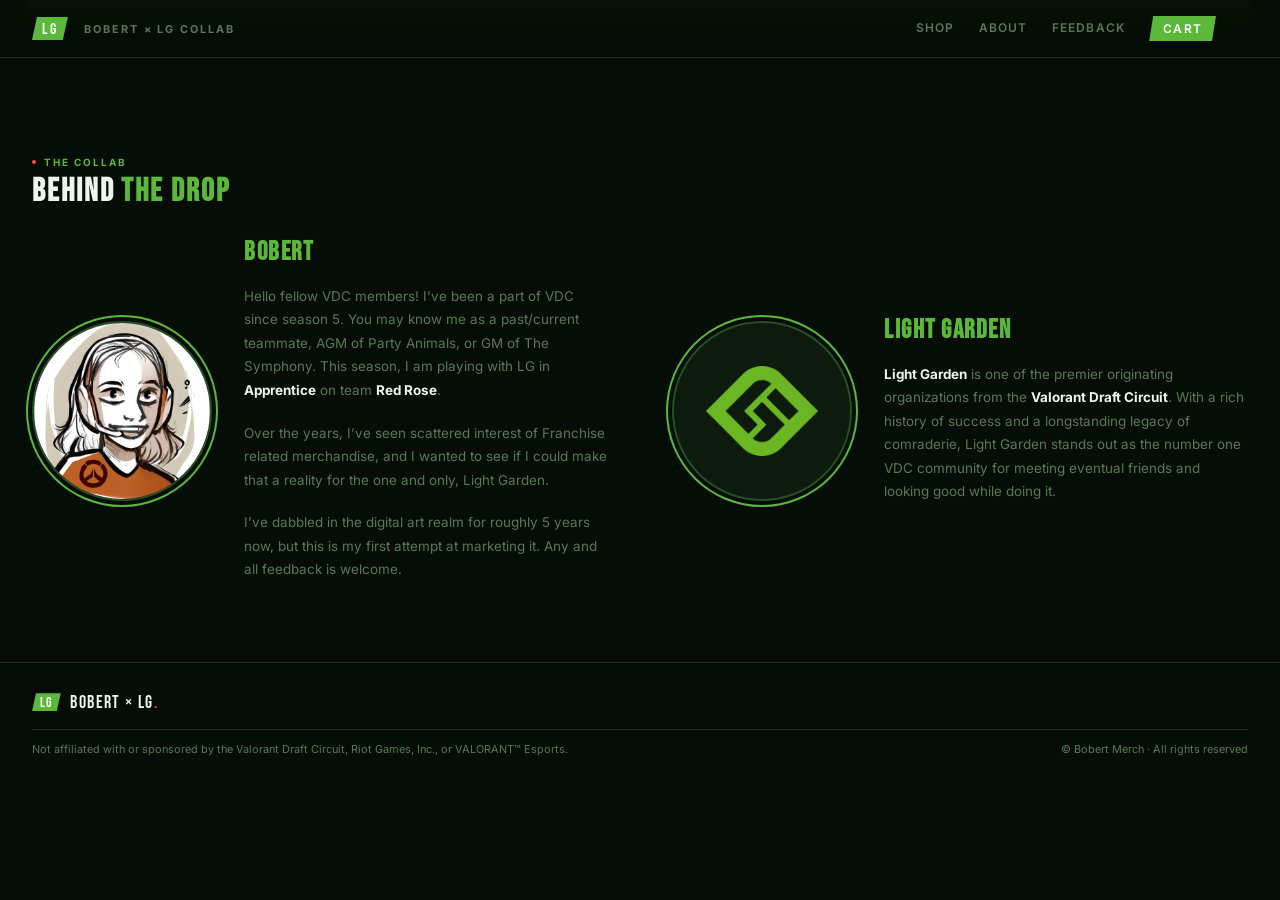
==== commit df5d4222: "Pushing all updated pages" ====
--- a/about.html
+++ b/about.html
@@ -33,7 +33,7 @@
       <li><a href="./index.html#shop">Shop</a></li>
       <li><a href="./about.html">About</a></li>
       <li><a href="./feedback.html">Feedback</a></li>
-      <li><a href="./index.html#shop" class="nav-cta">Order Now</a></li>
+      <li><button type="button" class="nav-cta cart-open-btn" aria-label="Open cart">Cart</button></li>
     </ul>
     <div class="nav-right">
       <button class="hamburger" id="hamburger-btn" aria-label="Open navigation" aria-expanded="false">MENU</button>
@@ -46,7 +46,7 @@
   <a href="./index.html#shop">Shop</a>
   <a href="./about.html">About</a>
   <a href="./feedback.html">Feedback</a>
-  <a href="./index.html#shop" class="mobile-nav-cta">Order Now</a>
+  <button type="button" class="mobile-nav-cta cart-open-btn" aria-label="Open cart">Cart</button>
 </div>
 
 <main>
--- a/styles.css
+++ b/styles.css
@@ -121,11 +121,23 @@
 
 .nav-links a:hover { color: var(--text); }
 
+/* A <button> now (opens the Shopify cart drawer, doesn't navigate — see
+   .cart-open-btn in site.js), so it can't rely on .nav-links a for its
+   base text styling/cursor like the rest of the nav links do — set
+   everything it needs directly instead. */
 .nav-cta {
+  font-family: inherit;
+  font-size: 0.75rem;
+  font-weight: 600;
+  letter-spacing: 0.1em;
+  text-transform: uppercase;
+  border: none;
+  cursor: pointer;
   background: var(--lg-green) !important;
   color: #fff !important;
   padding: 5px 14px;
   clip-path: polygon(4px 0%, 100% 0%, calc(100% - 4px) 100%, 0% 100%);
+  transition: background 0.2s;
 }
 
 .nav-cta:hover { background: var(--lg-green-dk) !important; color: #fff !important; }
@@ -208,7 +220,19 @@
 
 .mobile-nav a:hover { color: var(--text); }
 
+/* A <button> now (opens the Shopify cart drawer, doesn't navigate — see
+   .cart-open-btn in site.js), so — same as .nav-cta above — it can't rely
+   on .mobile-nav a for base text styling, block layout, or cursor. */
 .mobile-nav .mobile-nav-cta {
+  display: block;
+  width: 100%;
+  font-family: inherit;
+  font-size: 0.76rem;
+  font-weight: 600;
+  letter-spacing: 0.14em;
+  text-transform: uppercase;
+  border: none;
+  cursor: pointer;
   margin-top: 0.75rem;
   background: var(--lg-green);
   color: #fff !important;
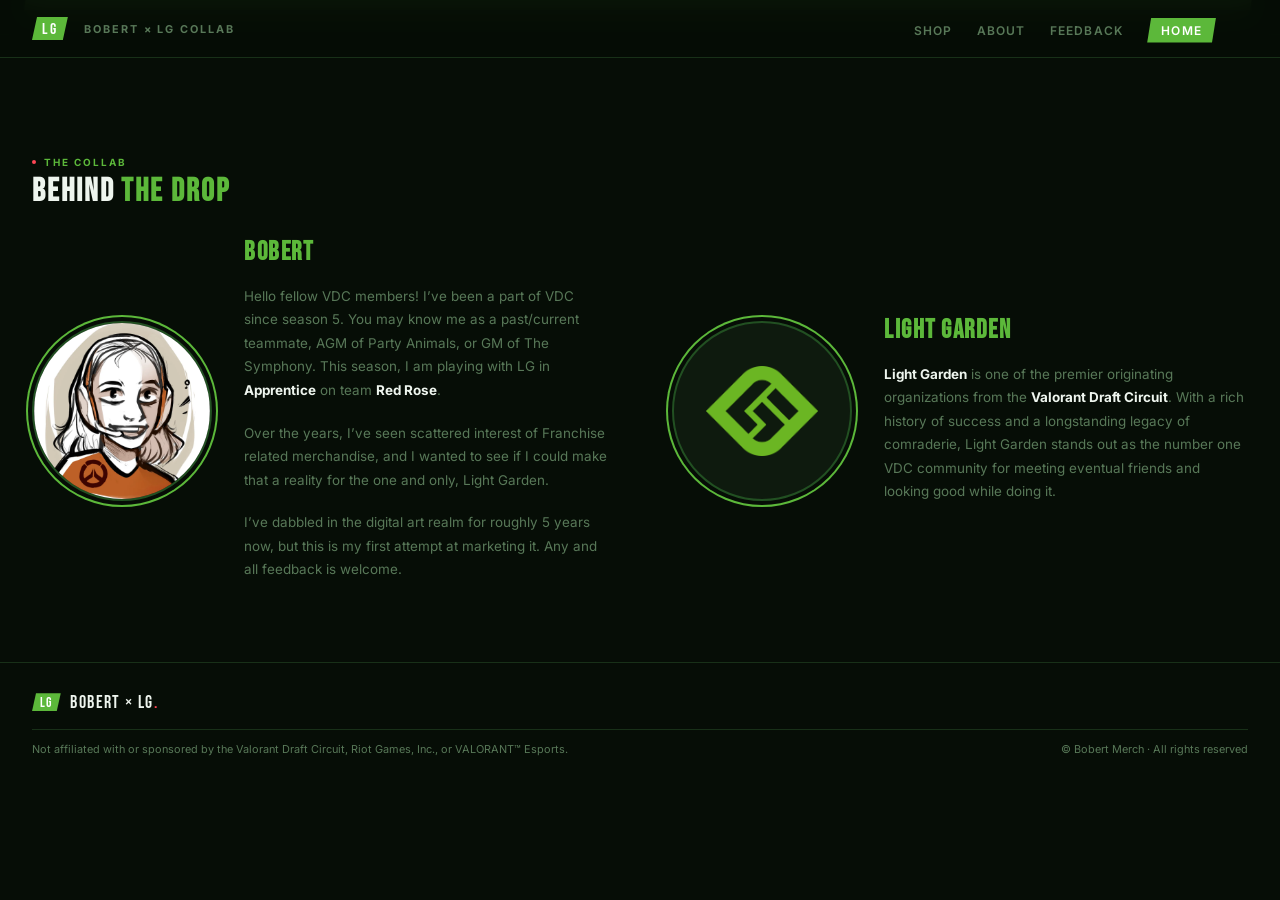
==== commit eed0f91d: "updated header buttons and banner section description" ====
--- a/about.html
+++ b/about.html
@@ -33,7 +33,7 @@
       <li><a href="./index.html#shop">Shop</a></li>
       <li><a href="./about.html">About</a></li>
       <li><a href="./feedback.html">Feedback</a></li>
-      <li><button type="button" class="nav-cta cart-open-btn" aria-label="Open cart">Cart</button></li>
+      <li><a href="./index.html" class="nav-cta">Home</a></li>
     </ul>
     <div class="nav-right">
       <button class="hamburger" id="hamburger-btn" aria-label="Open navigation" aria-expanded="false">MENU</button>
@@ -46,7 +46,7 @@
   <a href="./index.html#shop">Shop</a>
   <a href="./about.html">About</a>
   <a href="./feedback.html">Feedback</a>
-  <button type="button" class="mobile-nav-cta cart-open-btn" aria-label="Open cart">Cart</button>
+  <a href="./index.html" class="mobile-nav-cta">Home</a>
 </div>
 
 <main>
@@ -114,6 +114,13 @@
   </div>
 </footer>
 
+<!-- Announces cart changes driven by our own code (the banner swatches —
+     see announceCart() in site.js). Shopify's own drawer is a cross-origin
+     iframe we can't announce from, and a swatch click has no visual
+     "added" confirmation either, so this is the only signal assistive
+     tech gets for it. -->
+<div id="cart-status" class="sr-only" aria-live="polite" aria-atomic="true"></div>
+
 <script src="./site.js"></script>
 </body>
 </html>
--- a/styles.css
+++ b/styles.css
@@ -20,10 +20,9 @@
 *, *::before, *::after { box-sizing: border-box; margin: 0; padding: 0; }
 
 /* Visually hidden but still reachable by screen readers — the shared
-   visually-hidden-but-announced utility class (see CLAUDE.md). Not
-   currently used by any page, but kept as documented in CLAUDE.md so a
-   future aria-live region or hidden label can reuse it instead of adding
-   a new one. */
+   visually-hidden-but-announced utility class (see CLAUDE.md). Used by
+   #cart-status (all 3 pages) for announceCart()'s aria-live region — reuse
+   it for any future hidden label or live region instead of adding a new one. */
 .sr-only {
   position: absolute;
   width: 1px;
@@ -36,7 +35,10 @@
   border: 0;
 }
 
-/* ── VARIABLES ── */
+/* ── VARIABLES ──
+   SHOPIFY_THEME in site.js mirrors the color values below (Shopify's SDK
+   renders into iframes that never see this stylesheet, so it needs real
+   hex values, not var() references) — change a color in both places. */
 :root {
   --bg:            #060D06;
   --bg-mid:        #0A130A;
@@ -121,18 +123,7 @@
 
 .nav-links a:hover { color: var(--text); }
 
-/* A <button> now (opens the Shopify cart drawer, doesn't navigate — see
-   .cart-open-btn in site.js), so it can't rely on .nav-links a for its
-   base text styling/cursor like the rest of the nav links do — set
-   everything it needs directly instead. */
 .nav-cta {
-  font-family: inherit;
-  font-size: 0.75rem;
-  font-weight: 600;
-  letter-spacing: 0.1em;
-  text-transform: uppercase;
-  border: none;
-  cursor: pointer;
   background: var(--lg-green) !important;
   color: #fff !important;
   padding: 5px 14px;
@@ -220,19 +211,7 @@
 
 .mobile-nav a:hover { color: var(--text); }
 
-/* A <button> now (opens the Shopify cart drawer, doesn't navigate — see
-   .cart-open-btn in site.js), so — same as .nav-cta above — it can't rely
-   on .mobile-nav a for base text styling, block layout, or cursor. */
 .mobile-nav .mobile-nav-cta {
-  display: block;
-  width: 100%;
-  font-family: inherit;
-  font-size: 0.76rem;
-  font-weight: 600;
-  letter-spacing: 0.14em;
-  text-transform: uppercase;
-  border: none;
-  cursor: pointer;
   margin-top: 0.75rem;
   background: var(--lg-green);
   color: #fff !important;
@@ -273,7 +252,6 @@
 }
 
 .line-green { color: var(--lg-green); }
-.line-red   { color: var(--val-red); }
 
 .btn-primary {
   display: inline-block;
@@ -598,22 +576,6 @@
 
 .hero-sub strong { color: var(--text); }
 
-.hero-story-link {
-  margin-top: 1.6rem;
-  font-size: 0.72rem;
-  color: var(--muted);
-  letter-spacing: 0.02em;
-  position: relative;
-}
-
-.hero-story-link a {
-  color: var(--lg-green);
-  font-weight: 600;
-  text-decoration: none;
-}
-
-.hero-story-link a:hover { color: var(--lg-green-dk); text-decoration: underline; }
-
 /* ── SHOP SECTION ── */
 #shop {
   padding: 80px 2rem;
@@ -666,48 +628,21 @@
   align-items: start;
 }
 
-/* .product-card is no longer used by the stickers (Shopify's own
-   component supplies their box/hover styling) — kept only because
-   .addon-card below still carries this class for its resting
-   background/border, and .addon-card:hover cancels the hover "pop". */
-.product-card {
-  background: var(--surface);
-  border: 1px solid var(--border);
-  display: flex;
-  flex-direction: column;
-  position: relative;
-  transition: border-color 0.25s, transform 0.2s, box-shadow 0.25s;
-}
-
-.product-card:hover {
-  border-color: var(--lg-green);
-  transform: translateY(-4px) scale(1.025);
-  box-shadow: 0 12px 40px rgba(92,184,58,0.12);
-}
-
 /* ── FREE ADD-ON (Discord banner) ──
-   Deliberately static — the sticker cards' hover "pop" (border-color,
-   scale, shadow) comes from .product-card:hover, which this also
-   inherits since it carries the .product-card class too. The rule
-   below cancels all of it back out so the box just sits there, while
-   still matching the sticker cards' resting border/background style. */
+   Deliberately static — unlike the Shopify product components beside it
+   (which have their own hover "pop" baked into their SDK styling), this
+   box just sits there at rest with no hover treatment of its own. */
 .addon-card {
   background: var(--surface);
   border: 1px solid var(--border);
-  padding: 1.8rem 2rem 2rem;
-  margin-top: 2rem;
   display: flex;
   flex-direction: row;
   align-items: center;
   justify-content: center;
   flex-wrap: wrap;
   gap: 2rem;
-}
-
-.addon-card:hover {
-  border-color: var(--border);
-  transform: none;
-  box-shadow: none;
+  padding: 1.8rem 2rem 2rem;
+  margin-top: 2rem;
 }
 
 /* Capped (not flex-grow) so it doesn't stretch to fill the row and push
@@ -1361,7 +1296,6 @@
   .concepts-form-grid { grid-template-columns: 1fr; }
 
   #about { padding: 60px 1.2rem 60px; }
-  .about-grid { grid-template-columns: 1fr; }
   .about-col { flex-direction: column; align-items: flex-start; }
   .about-photo { width: 160px; height: 160px; }
 }
@@ -1378,7 +1312,6 @@
   .btn-primary:hover          { transform: none; }
   .cart-overlay               { transition: none; }
   .ticker-inner               { animation: none; }
-  .product-card               { transition: none; }
   .swatch-btn                 { transition: none; }
   .trial-modal                { transition: none; }
   .concept-card                 { transition: none; }
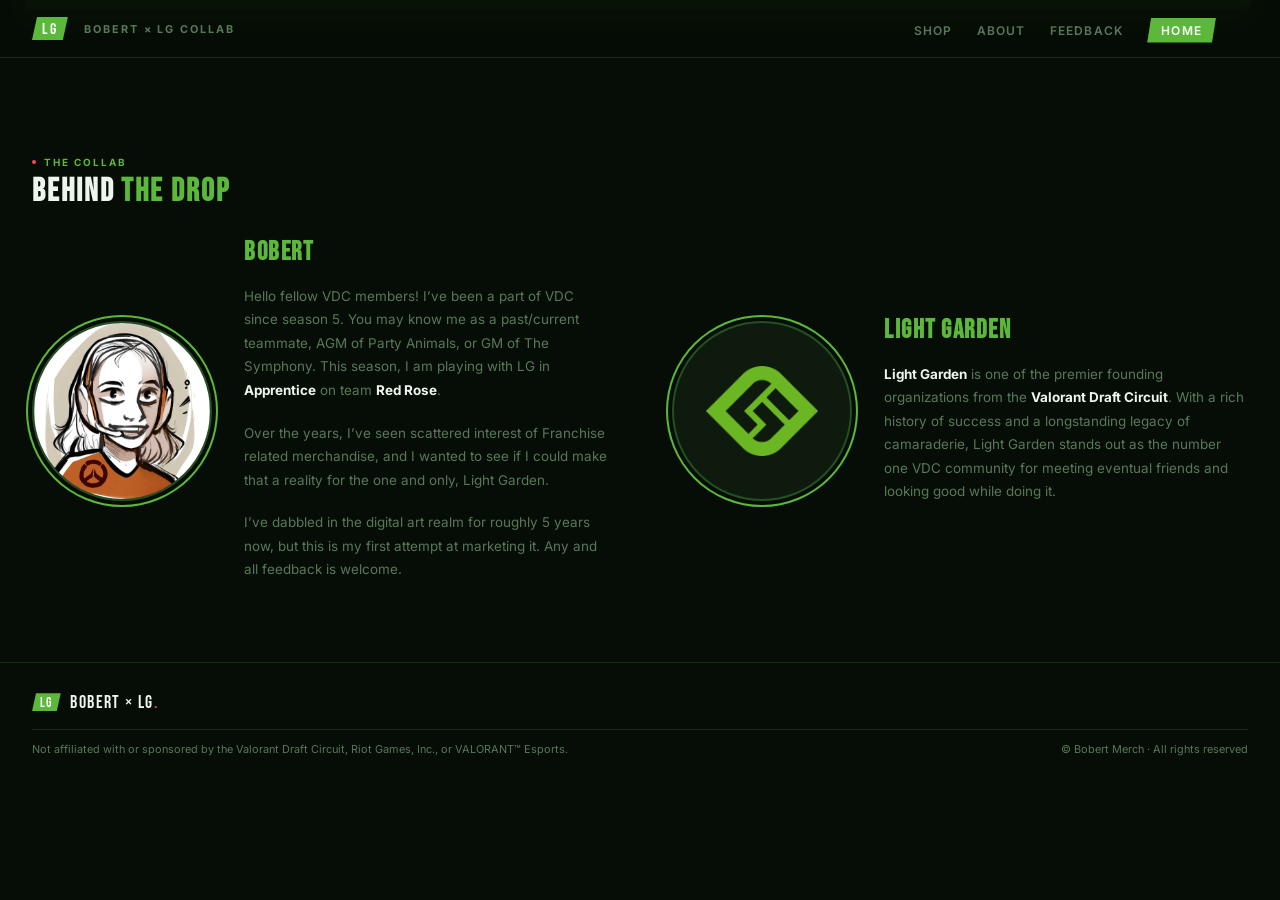
==== commit 9a748cc9: "Removed button from feedback page, updated scrolling banner, updated word in LG spiel" ====
--- a/about.html
+++ b/about.html
@@ -87,7 +87,7 @@
       <div class="about-body">
         <h3><span>Light Garden</span></h3>
         <p>
-         <strong>Light Garden</strong> is one of the premier originating organizations from the <strong>Valorant Draft Circuit</strong>.  With a rich history of success and a longstanding legacy of comraderie, Light Garden stands out as the number one VDC community for meeting eventual friends and looking good while doing it.
+         <strong>Light Garden</strong> is one of the premier founding organizations from the <strong>Valorant Draft Circuit</strong>.  With a rich history of success and a longstanding legacy of camaraderie, Light Garden stands out as the number one VDC community for meeting eventual friends and looking good while doing it.
         </p>
       </div>
     </div>
--- a/styles.css
+++ b/styles.css
@@ -823,6 +823,17 @@
   margin-top: 2px;
 }
 
+/* Empty (zero height) until site.js populates it — see the comment on
+   #addon-added-text in index.html. */
+.addon-added-text {
+  margin-top: 0.75rem;
+  font-size: 0.72rem;
+  font-weight: 700;
+  letter-spacing: 0.06em;
+  color: var(--lg-green);
+  text-align: center;
+}
+
 
 .divider--spaced { margin-top: 2.5rem; }
 
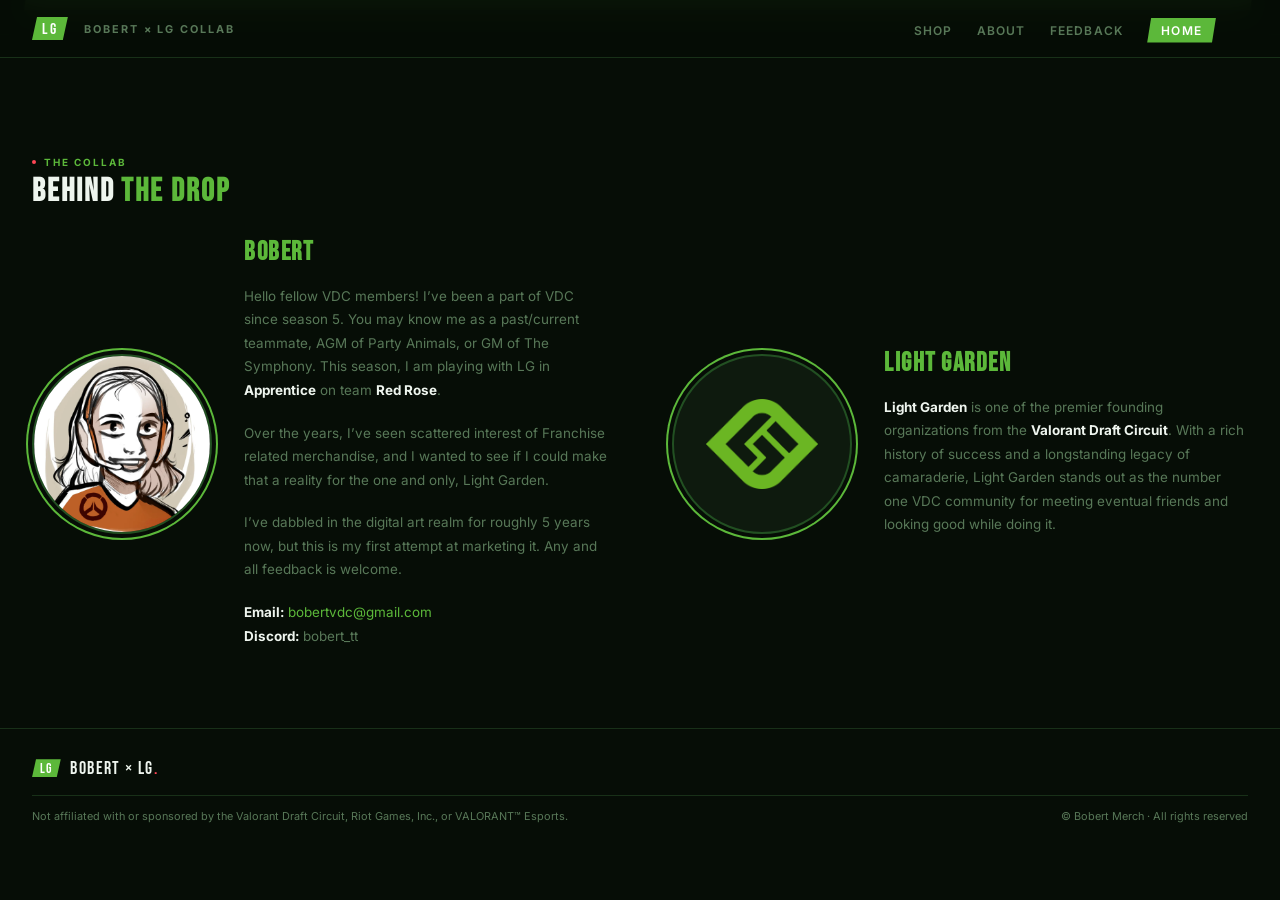
==== commit a3cb4912: "Added email to about me page" ====
--- a/about.html
+++ b/about.html
@@ -77,6 +77,10 @@
           I’ve dabbled in the digital art realm for roughly 5 years now, but this is my first attempt
           at marketing it. Any and all feedback is welcome.
         </p>
+        <p>
+          <strong>Email:</strong> <a class="obf-email" data-u="bobertvdc" data-d="gmail.com"></a><br>
+          <strong>Discord:</strong> bobert_tt
+        </p>
       </div>
     </div>
 
--- a/styles.css
+++ b/styles.css
@@ -1276,6 +1276,13 @@
 
 .about-body p strong { color: var(--text); }
 
+.about-body p a {
+  color: var(--lg-green);
+  text-decoration: none;
+}
+
+.about-body p a:hover { color: var(--lg-green-dk); text-decoration: underline; }
+
 /* ── RESPONSIVE (all pages, one breakpoint) ── */
 /* .about-grid's 2-column split gets uncomfortably tight before the main
    768px breakpoint kicks in — each column is a fixed 180px photo + 2rem
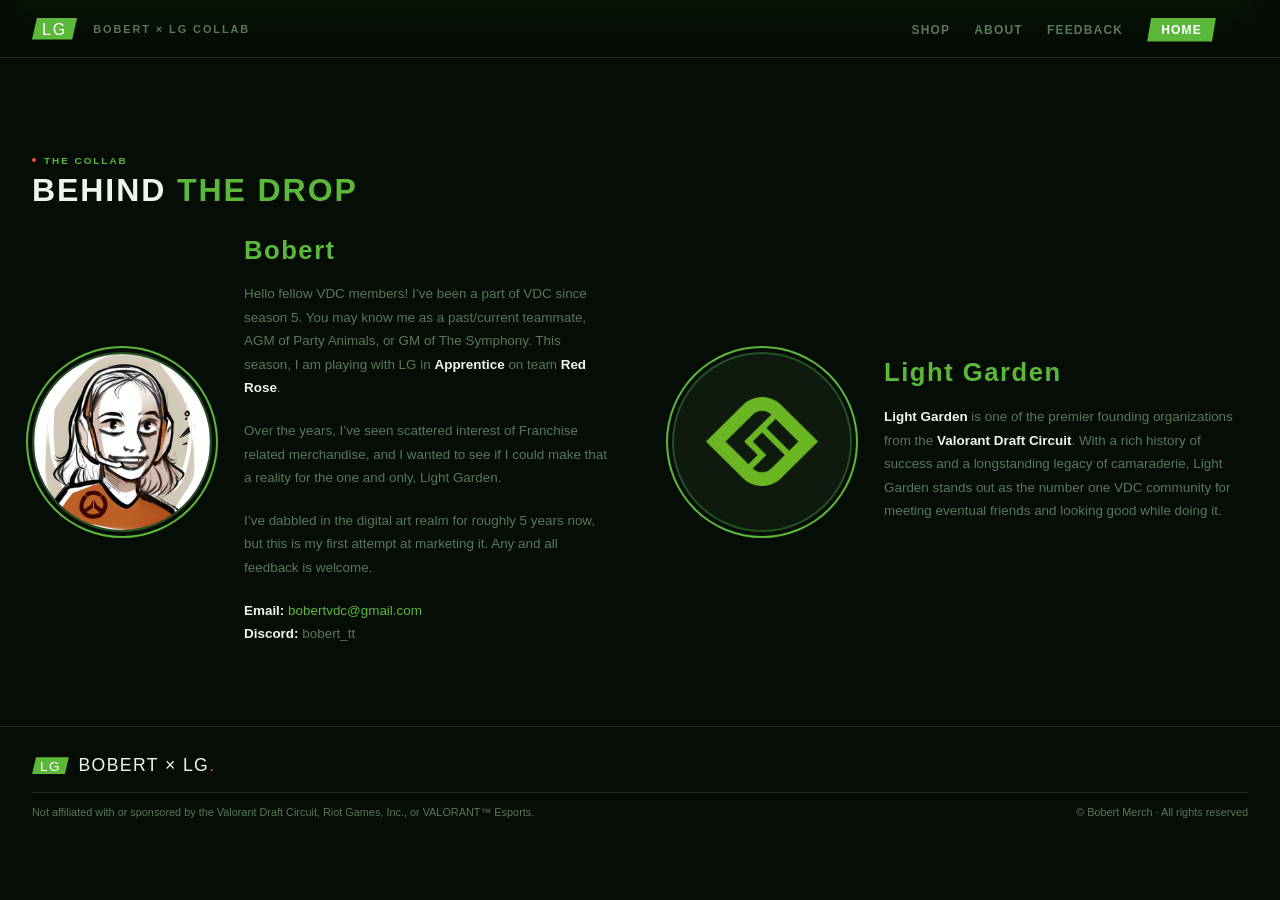
==== commit c8d32fc7: "Harden the site against a public release: CSP, iframe sandbox, input validation Adds a Content-Secur" ====
--- a/about.html
+++ b/about.html
@@ -2,6 +2,30 @@
 <html lang="en">
 <head>
   <meta charset="UTF-8" />
+  <!-- CSP must come right after charset, before any resource-loading tag,
+       to actually apply to everything below it. Shopify's Buy Button SDK
+       injects styles/iframes at runtime and needs its own hosts allowed —
+       see the note in CLAUDE.md's Shopify section before tightening this.
+       img-src's schemeless sdks.shopifycdn.com and connect-src's
+       *.shopifysvc.com were both added after a Playwright pass through a
+       full page load AND a real add-to-cart→checkout run surfaced them as
+       genuine violations, not guessed in advance — the SDK's own bundled
+       UI icons (e.g. arrow.svg) and its telemetry beacons (observed:
+       monorail-edge.shopifysvc.com on load, otlp-http-production
+       .shopifysvc.com during checkout — wildcarded rather than enumerated
+       since Shopify can add/rotate these). Don't remove either without
+       re-testing an actual checkout, not just a page load. -->
+  <meta http-equiv="Content-Security-Policy" content="
+    default-src 'self';
+    script-src 'self' https://sdks.shopifycdn.com;
+    style-src 'self' 'unsafe-inline' https://fonts.googleapis.com;
+    font-src 'self' https://fonts.gstatic.com;
+    img-src 'self' data: https://cdn.shopify.com sdks.shopifycdn.com;
+    frame-src 'self' https://docs.google.com https://*.myshopify.com https://shop.app;
+    connect-src 'self' https://*.myshopify.com https://*.shopifysvc.com;
+    base-uri 'none';
+    object-src 'none';
+  ">
   <meta name="viewport" content="width=device-width, initial-scale=1.0" />
   <title>Bobert × LG — About</title>
   <meta name="description" content="Meet Bobert and Light Garden — the story behind the Bobert × Light Garden VDC merch collab.">
--- a/styles.css
+++ b/styles.css
@@ -844,6 +844,41 @@
   border-bottom: 1px solid var(--border);
   padding: 20px 2rem;
   text-align: center;
+  /* Containment for the cursor-sparkle effect (site.js) — sparkles are
+     positioned relative to this element and clipped to its bounds so they
+     never visually spill past the banner's own border. */
+  position: relative;
+  overflow: hidden;
+}
+
+/* Spawned/removed by site.js on cursor movement/idle within .trial-notice
+   — purely decorative, aria-hidden, and skipped entirely under
+   prefers-reduced-motion (a continuous effect tied to cursor position
+   doesn't have a sensible "instant" fallback the way a one-off transition
+   does, so the whole feature is disabled at the JS level rather than
+   just toning down the animation here). Deliberately big/glowing/punchy
+   rather than subtle — see site.js for the "make it obvious" intent. */
+.trial-sparkle {
+  position: absolute;
+  pointer-events: none;
+  line-height: 1;
+  transform: translate(-50%, -50%);
+  text-shadow: 0 0 8px currentColor, 0 0 16px currentColor;
+  animation: trial-sparkle-pop 750ms ease-out forwards;
+}
+
+@keyframes trial-sparkle-pop {
+  0%   { transform: translate(-50%, -50%) scale(0) rotate(0deg); opacity: 1; }
+  35%  { transform: translate(-50%, -50%) scale(1.4) rotate(60deg); opacity: 1; }
+  100% { transform: translate(-50%, -50%) scale(0.2) rotate(130deg); opacity: 0; }
+}
+
+.trial-notice-title {
+  font-family: var(--font-display);
+  font-size: 1.5rem;
+  letter-spacing: 0.08em;
+  color: var(--lg-green);
+  margin-bottom: 8px;
 }
 
 .trial-notice p {
@@ -856,6 +891,42 @@
 }
 
 .trial-notice strong { color: var(--text); }
+
+.trial-goal {
+  max-width: 660px;
+  margin: 28px auto 0;
+}
+
+.trial-goal-header {
+  display: flex;
+  justify-content: space-between;
+  align-items: baseline;
+  gap: 1rem;
+  margin-bottom: 6px;
+  font-size: 0.66rem;
+  font-weight: 700;
+  letter-spacing: 0.1em;
+  text-transform: uppercase;
+}
+
+.trial-goal-label { color: var(--lg-green); }
+.trial-goal-amount { color: var(--muted); }
+
+.trial-goal-bar {
+  height: 8px;
+  background: var(--bg);
+  border: 1px solid var(--border);
+  border-radius: 5px;
+  overflow: hidden;
+}
+
+.trial-goal-bar-fill {
+  height: 100%;
+  width: 0%;
+  background: var(--lg-green);
+  border-radius: 4px;
+  transition: width 0.6s ease-out;
+}
 
 /* ── TRIAL NOTICE MODAL ── */
 /* The overlay behind this modal reuses .cart-overlay's styling (position,
@@ -1331,6 +1402,7 @@
   .cart-overlay               { transition: none; }
   .ticker-inner               { animation: none; }
   .swatch-btn                 { transition: none; }
+  .trial-goal-bar-fill        { transition: none; }
   .trial-modal                { transition: none; }
   .concept-card                 { transition: none; }
   .faq-item summary           { transition: none; }
